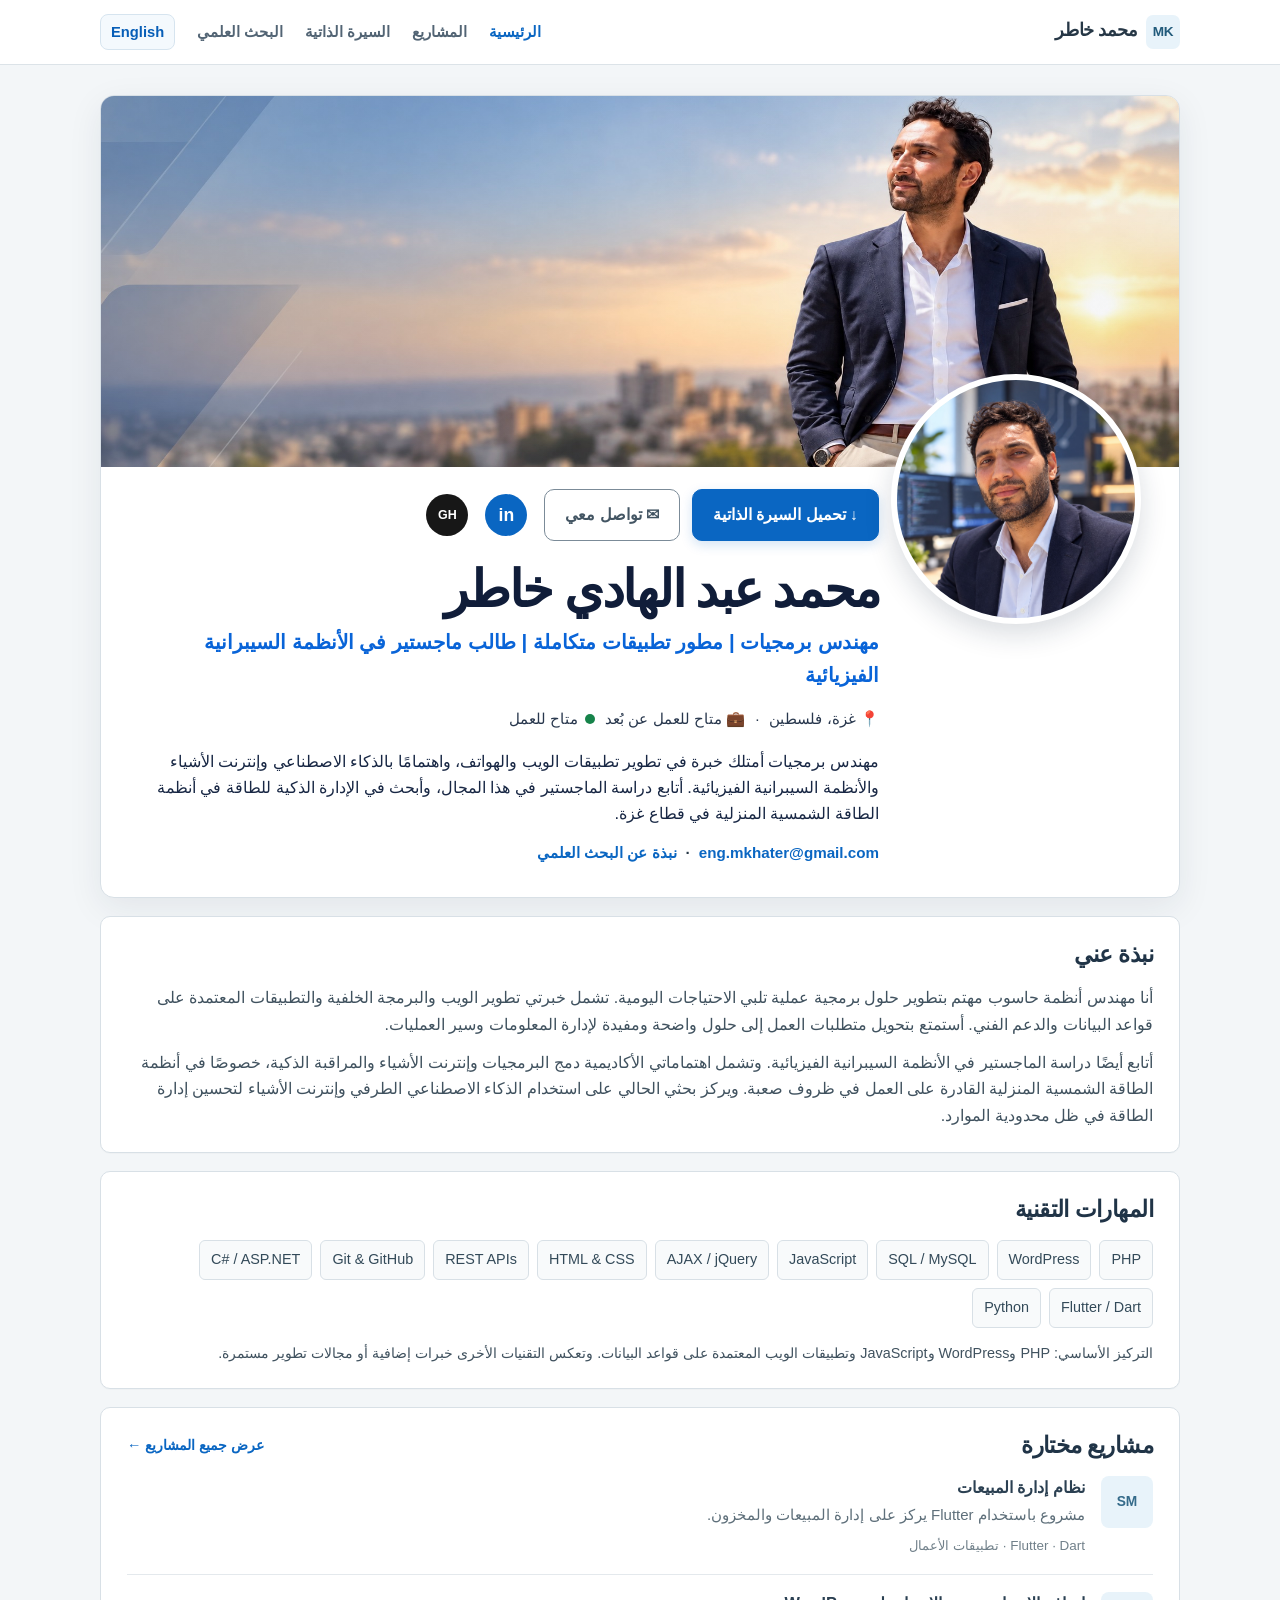
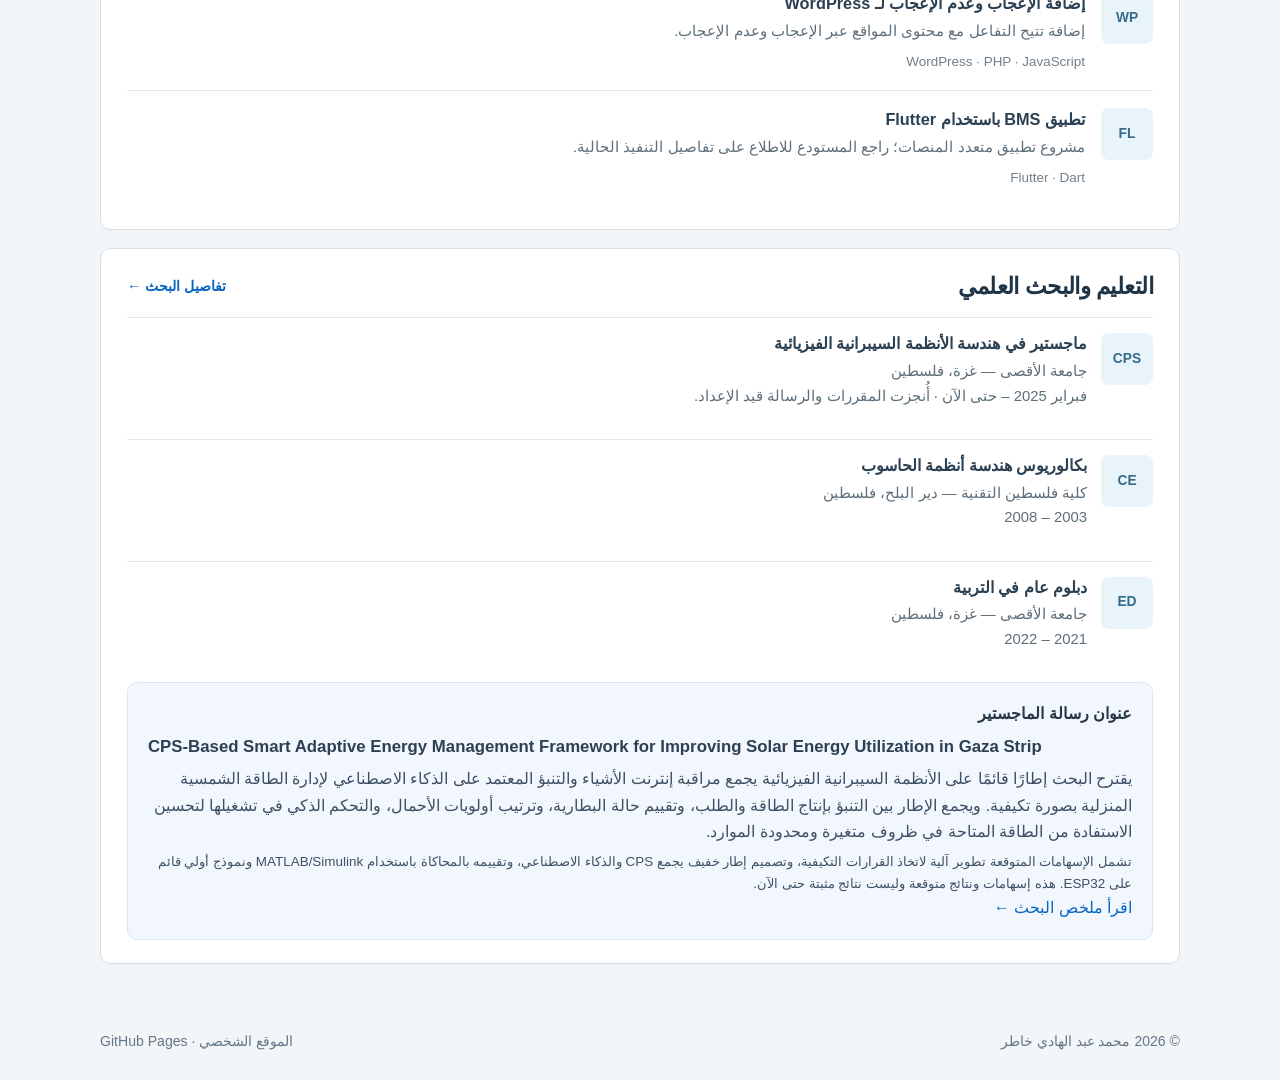
==== index-ar.html @ b475e03c "Link Arabic homepage to Arabic sections" ====
<!doctype html>
<html lang="ar" dir="rtl">
<head>
<meta charset="utf-8">
<meta name="viewport" content="width=device-width, initial-scale=1">
<meta name="description" content="محمد عبد الهادي خاطر — مهندس أنظمة حاسوب ومطور برمجيات، مهتم بالأنظمة السيبرانية الفيزيائية وإنترنت الأشياء والذكاء الاصطناعي الطرفي.">
<meta name="author" content="Mohammed Abdelhadi Khater">
<meta name="theme-color" content="#f3f6f8">
<title>محمد عبد الهادي خاطر | البرمجيات والأنظمة السيبرانية الفيزيائية</title>
<link rel="stylesheet" href="style.css">
</head>
<body class="profile-home arabic-home" dir="rtl">
<header class="site-header"><div class="wrap nav">
<a class="brand" href="index-ar.html"><span class="brand-mark">MK</span>محمد خاطر</a>
<nav class="nav-links" aria-label="التنقل الرئيسي"><a class="active" href="index-ar.html">الرئيسية</a><a href="projects-ar.html">المشاريع</a><a href="resume-ar.html">السيرة الذاتية</a><a href="research-ar.html">البحث العلمي</a><a class="language-switch" href="index.html" onclick="localStorage.setItem('site-language','en')">English</a></nav>
</div></header>
<main class="profile-layout wrap">
<div class="profile-main">
<section class="profile-card identity-card">
<div class="cover-photo" role="img" aria-label="صورة الغلاف المهنية"></div>
<div class="identity-content">
<img class="profile-photo" src="assets/MohammedKhater_profile-photo.jpg" alt="الصورة الشخصية لمحمد خاطر">
<div class="identity-actions"><a class="btn primary" href="https://github.com/makhater/cv/raw/main/Mohammed_Khater_CV.pdf" target="_blank" rel="noopener noreferrer">↓ تحميل السيرة الذاتية</a><a class="btn" href="mailto:eng.mkhater@gmail.com">✉ تواصل معي</a><a class="social-link" href="https://linkedin.com/in/makhater/" target="_blank" rel="noopener noreferrer" aria-label="LinkedIn">in</a><a class="social-link github-social" href="https://github.com/makhater" target="_blank" rel="noopener noreferrer" aria-label="GitHub">GH</a></div>
<h1>محمد عبد الهادي خاطر</h1>
<p class="profile-headline">مهندس برمجيات | مطور تطبيقات متكاملة | طالب ماجستير في الأنظمة السيبرانية الفيزيائية</p>
<p class="profile-location">📍 غزة، فلسطين <span>·</span> 💼 متاح للعمل عن بُعد <span class="availability"><i></i> متاح للعمل</span></p>
<p class="identity-summary">مهندس برمجيات أمتلك خبرة في تطوير تطبيقات الويب والهواتف، واهتمامًا بالذكاء الاصطناعي وإنترنت الأشياء والأنظمة السيبرانية الفيزيائية. أتابع دراسة الماجستير في هذا المجال، وأبحث في الإدارة الذكية للطاقة في أنظمة الطاقة الشمسية المنزلية في قطاع غزة.</p>
<div class="profile-links"><a href="mailto:eng.mkhater@gmail.com">eng.mkhater@gmail.com</a><span>·</span><a href="research-ar.html">نبذة عن البحث العلمي</a></div>
</div></section>
<section class="profile-card content-card" id="about"><div class="card-title"><h2>نبذة عني</h2></div><p>أنا مهندس أنظمة حاسوب مهتم بتطوير حلول برمجية عملية تلبي الاحتياجات اليومية. تشمل خبرتي تطوير الويب والبرمجة الخلفية والتطبيقات المعتمدة على قواعد البيانات والدعم الفني. أستمتع بتحويل متطلبات العمل إلى حلول واضحة ومفيدة لإدارة المعلومات وسير العمليات.</p><p>أتابع أيضًا دراسة الماجستير في الأنظمة السيبرانية الفيزيائية. وتشمل اهتماماتي الأكاديمية دمج البرمجيات وإنترنت الأشياء والمراقبة الذكية، خصوصًا في أنظمة الطاقة الشمسية المنزلية القادرة على العمل في ظروف صعبة. ويركز بحثي الحالي على استخدام الذكاء الاصطناعي الطرفي وإنترنت الأشياء لتحسين إدارة الطاقة في ظل محدودية الموارد.</p></section>
<section class="profile-card content-card" id="skills"><div class="card-title"><h2>المهارات التقنية</h2></div><div class="profile-skills"><span>PHP</span><span>WordPress</span><span>SQL / MySQL</span><span>JavaScript</span><span>AJAX / jQuery</span><span>HTML & CSS</span><span>REST APIs</span><span>Git & GitHub</span><span>C# / ASP.NET</span><span>Flutter / Dart</span><span>Python</span></div><p class="small">التركيز الأساسي: PHP وWordPress وJavaScript وتطبيقات الويب المعتمدة على قواعد البيانات. وتعكس التقنيات الأخرى خبرات إضافية أو مجالات تطوير مستمرة.</p></section>
<section class="profile-card content-card"><div class="card-title"><h2>مشاريع مختارة</h2><a href="projects-ar.html">عرض جميع المشاريع ←</a></div>
<a class="project-row" href="https://github.com/makhater/sales_management_system" target="_blank" rel="noopener noreferrer"><div class="project-icon">SM</div><div><h3>نظام إدارة المبيعات</h3><p>مشروع باستخدام Flutter يركز على إدارة المبيعات والمخزون.</p><span class="project-meta">Flutter · Dart · تطبيقات الأعمال</span></div></a>
<a class="project-row" href="https://github.com/makhater/post-liking-plugin-wp" target="_blank" rel="noopener noreferrer"><div class="project-icon">WP</div><div><h3>إضافة الإعجاب وعدم الإعجاب لـ WordPress</h3><p>إضافة تتيح التفاعل مع محتوى المواقع عبر الإعجاب وعدم الإعجاب.</p><span class="project-meta">WordPress · PHP · JavaScript</span></div></a>
<a class="project-row" href="https://github.com/makhater/BMS_Flutter_app" target="_blank" rel="noopener noreferrer"><div class="project-icon">FL</div><div><h3>تطبيق BMS باستخدام Flutter</h3><p>مشروع تطبيق متعدد المنصات؛ راجع المستودع للاطلاع على تفاصيل التنفيذ الحالية.</p><span class="project-meta">Flutter · Dart</span></div></a>
</section>
<section class="profile-card content-card" id="education"><div class="card-title"><h2>التعليم والبحث العلمي</h2><a href="research-ar.html">تفاصيل البحث ←</a></div>
<div class="education-row"><div class="education-icon">CPS</div><div><h3>ماجستير في هندسة الأنظمة السيبرانية الفيزيائية</h3><p>جامعة الأقصى — غزة، فلسطين</p><p class="project-meta">فبراير 2025 – حتى الآن · أُنجزت المقررات والرسالة قيد الإعداد.</p></div></div>
<div class="education-row"><div class="education-icon">CE</div><div><h3>بكالوريوس هندسة أنظمة الحاسوب</h3><p>كلية فلسطين التقنية — دير البلح، فلسطين</p><p class="project-meta">2003 – 2008</p></div></div>
<div class="education-row"><div class="education-icon">ED</div><div><h3>دبلوم عام في التربية</h3><p>جامعة الأقصى — غزة، فلسطين</p><p class="project-meta">2021 – 2022</p></div></div>
<div class="research-note"><strong>عنوان رسالة الماجستير</strong><h3 lang="en" dir="ltr">CPS-Based Smart Adaptive Energy Management Framework for Improving Solar Energy Utilization in Gaza Strip</h3><p>يقترح البحث إطارًا قائمًا على الأنظمة السيبرانية الفيزيائية يجمع مراقبة إنترنت الأشياء والتنبؤ المعتمد على الذكاء الاصطناعي لإدارة الطاقة الشمسية المنزلية بصورة تكيفية. ويجمع الإطار بين التنبؤ بإنتاج الطاقة والطلب، وتقييم حالة البطارية، وترتيب أولويات الأحمال، والتحكم الذكي في تشغيلها لتحسين الاستفادة من الطاقة المتاحة في ظروف متغيرة ومحدودة الموارد.</p><p class="project-meta">تشمل الإسهامات المتوقعة تطوير آلية لاتخاذ القرارات التكيفية، وتصميم إطار خفيف يجمع CPS والذكاء الاصطناعي، وتقييمه بالمحاكاة باستخدام MATLAB/Simulink ونموذج أولي قائم على ESP32. هذه إسهامات ونتائج متوقعة وليست نتائج مثبتة حتى الآن.</p><a href="research-ar.html">اقرأ ملخص البحث ←</a></div></section>
</div></main>
<footer class="footer"><div class="wrap footer-inner"><span>© <span id="year">2026</span> محمد عبد الهادي خاطر</span><span>الموقع الشخصي · GitHub Pages</span></div></footer>
<script>document.getElementById('year').textContent=new Date().getFullYear();</script>
</body></html>
---- style.css ----
/* Shared theme: clean, restrained sky blue, white, and soft gray. */
:root{--sky:#e7f3fa;--blue:#70b5dc;--blue-dark:#0a66c2;--ink:#263746;--muted:#647789;--paper:#f3f6f8;--white:#fff;--soft:#f7fafc;--line:#dce3e8;--shadow:0 1px 2px rgba(0,0,0,.05);--radius:12px}
*{box-sizing:border-box}html{scroll-behavior:smooth;scroll-padding-top:90px}body{margin:0;background:var(--paper);color:var(--ink);font:16px/1.65 -apple-system,BlinkMacSystemFont,"Segoe UI",Roboto,Helvetica,Arial,sans-serif}a{color:var(--blue-dark);text-decoration:none}a:hover{text-decoration:underline;color:#004182}.wrap{width:min(1080px,calc(100% - 40px));margin:auto}.site-header{position:sticky;top:0;z-index:10;background:rgba(255,255,255,.97);border-bottom:1px solid var(--line)}.nav{min-height:64px;display:flex;align-items:center;justify-content:space-between;gap:22px}.brand{font-weight:750;font-size:1.1rem;color:var(--ink);letter-spacing:-.02em}.brand-mark{display:inline-grid;place-items:center;background:#e8f3fa;color:#225b7b;border-radius:7px;width:34px;height:34px;margin-right:8px;font-size:.85rem}.nav-links{display:flex;align-items:center;gap:22px;flex-wrap:wrap}.nav-links a{font-size:.92rem;color:#526474;font-weight:600}.nav-links a.active,.nav-links a:hover{color:var(--blue-dark);text-decoration:none}
.hero{padding:88px 0 82px;background:linear-gradient(120deg,#f3faff 0%,#fff 68%);border-bottom:1px solid var(--line)}.eyebrow,.kicker{font-size:.78rem;font-weight:800;letter-spacing:.12em;text-transform:uppercase;color:var(--blue-dark)}h1{font-size:clamp(2.6rem,6vw,4.5rem);line-height:1.08;letter-spacing:-.055em;margin:17px 0 20px;color:#203447}h1 span{color:var(--blue-dark)}h2{font-size:clamp(1.5rem,3vw,2rem);line-height:1.25;letter-spacing:-.025em;margin:0 0 12px;color:#203447}h3{line-height:1.35;color:#2b4052;margin:0 0 7px}.lead{max-width:760px;font-size:1.15rem;color:#5d7182;margin:0}.intro{max-width:760px;color:var(--muted);margin:0 0 26px}.actions{display:flex;gap:10px;flex-wrap:wrap;margin-top:24px}.btn{display:inline-flex;align-items:center;justify-content:center;gap:8px;padding:9px 15px;border-radius:22px;border:1px solid #7b8b98;background:#fff;color:#435563;font-weight:650;font-size:.94rem}.btn:hover{background:#edf6fb;border-color:var(--blue-dark);text-decoration:none}.btn.primary{background:var(--blue-dark);border-color:var(--blue-dark);color:#fff}.btn.primary:hover{background:#004182}.note{font-size:.85rem;color:var(--muted);margin-top:12px}.section{padding:64px 0;border-bottom:1px solid var(--line)}.section-head{margin-bottom:26px}.grid{display:grid;grid-template-columns:repeat(2,minmax(0,1fr));gap:18px}.card{padding:24px;border:1px solid var(--line);border-radius:var(--radius);background:#fff;box-shadow:var(--shadow)}.card.soft{background:#f8fbfd}.card p{margin:0;color:var(--muted)}.tags,.skills{display:flex;gap:8px;flex-wrap:wrap;margin-top:16px}.tag,.skill{display:inline-block;padding:5px 10px;border-radius:999px;background:#f0f8fd;border:1px solid #d5eaf7;color:#3b6e8d;font-size:.84rem}.skill{padding:8px 12px;border-radius:9px;font-weight:600}.card-link{display:inline-flex;margin-top:16px;font-weight:700}.timeline{border-left:2px solid #d7e9f5;padding-left:22px;display:grid;gap:24px}.timeline-item{position:relative}.timeline-item:before{content:"";position:absolute;left:-29px;top:9px;width:11px;height:11px;background:var(--blue);border:3px solid #e5f4fd;border-radius:50%}.timeline-item p{margin:4px 0 0;color:var(--muted)}.callout{background:#f2f9fe;border:1px solid #d5eaf7;border-radius:var(--radius);padding:24px}.contact-panel{display:flex;align-items:center;justify-content:space-between;gap:24px;padding:28px;background:#f7fafc;border:1px solid var(--line);border-radius:var(--radius)}.contact-panel p{margin:0;color:var(--muted)}.page-hero{padding:54px 0;background:linear-gradient(120deg,#f3faff,#fff);border-bottom:1px solid var(--line)}.page-hero h1{font-size:clamp(2.2rem,5vw,3.4rem);margin:10px 0}.small{font-size:.9rem;color:var(--muted)}.footer{padding:26px 0;color:var(--muted);font-size:.88rem}.footer-inner{display:flex;justify-content:space-between;gap:14px;flex-wrap:wrap}
/* LinkedIn-inspired personal profile layout */
.profile-home{background:#f3f6f8}.profile-layout{display:grid;grid-template-columns:minmax(0, min(730px, 1fr)) 280px;gap:20px;align-items:start;padding-top:24px;padding-bottom:40px}.profile-main,.profile-aside{display:grid;gap:12px;min-width:0}.profile-card{background:#fff;border:1px solid #d8e0e6;border-radius:10px;overflow:hidden;box-shadow:0 1px 1px rgba(0,0,0,.025)}.cover-photo{height:180px;position:relative;overflow:hidden;background:linear-gradient(115deg,#dcecf5 0%,#c9e2f1 48%,#eaf3f8 100%)}.cover-photo:after{content:"";position:absolute;inset:0;background:linear-gradient(135deg,transparent 0 45%,rgba(255,255,255,.42) 45% 46%,transparent 46% 66%,rgba(67,132,168,.08) 66% 100%)}.cover-line{position:absolute;border:1px solid rgba(49,113,151,.18);border-radius:50%;transform:rotate(-18deg)}.cover-line-one{width:520px;height:240px;right:-100px;top:-130px}.cover-line-two{width:440px;height:220px;right:20px;top:70px}.identity-content{padding:0 26px 24px;position:relative}.profile-photo{display:block;width:230px;height:230px;border-radius:50%;object-fit:contain;object-position:center top;border:7px solid #fff;outline:2px solid #d8e0e6;margin-top:-120px;position:relative;background:#e7f3fa;box-shadow:0 2px 5px rgba(0,0,0,.14)}.identity-actions{display:flex;gap:9px;justify-content:flex-end;margin-top:12px;flex-wrap:wrap}.identity-content h1{font-size:clamp(1.8rem,4vw,2.25rem);line-height:1.2;letter-spacing:-.035em;margin:12px 0 7px;color:#1d2b34}.profile-headline{font-size:1.04rem;color:#354957;margin:0;max-width:650px}.profile-location{font-size:.9rem;color:#667782;margin:7px 0 16px}.identity-summary{color:#465966;margin:0 0 14px;max-width:670px}.profile-links{display:flex;align-items:center;gap:9px;flex-wrap:wrap;font-size:.91rem;font-weight:600}.content-card{padding:23px 26px}.card-title{display:flex;align-items:center;justify-content:space-between;gap:12px;margin-bottom:16px}.card-title h2{font-size:1.45rem;margin:0}.card-title>a{font-size:.9rem;font-weight:650}.content-card>p{color:#40525f;margin:0 0 12px}.content-card>p:last-child{margin-bottom:0}.profile-skills{display:flex;gap:8px;flex-wrap:wrap}.profile-skills span{display:inline-block;padding:7px 11px;border:1px solid #d8e0e6;border-radius:6px;background:#f8fafb;color:#334a59;font-size:.9rem}.content-card .small{margin-top:14px}.project-row{display:grid;grid-template-columns:54px minmax(0,1fr);gap:14px;padding:17px 0;border-top:1px solid #e4e9ed;color:inherit}.project-row:first-of-type{border-top:0;padding-top:0}.project-row:hover{text-decoration:none}.project-row:hover h3{color:var(--blue-dark);text-decoration:underline}.project-icon,.education-icon{width:52px;height:52px;border-radius:8px;background:#e8f3fa;color:#356b8a;display:grid;place-items:center;font-weight:800;font-size:.86rem}.project-row h3{margin:0 0 5px;font-size:1.02rem}.project-row p{margin:0;color:#5e6f7a;font-size:.94rem}.project-meta{display:block;margin-top:7px;color:#71808a;font-size:.84rem}.education-row{display:grid;grid-template-columns:52px minmax(0,1fr);gap:14px;padding:15px 0;border-top:1px solid #e4e9ed}.education-row:first-of-type{border-top:0;padding-top:0}.education-row h3{font-size:1rem;margin:0 0 4px}.education-row p{margin:0;color:#5e6f7a;font-size:.93rem}.research-note{background:#f7fafc;border:1px solid #e1e8ed;border-radius:8px;padding:15px;margin-top:10px}.research-note p{color:#5e6f7a;margin:5px 0 0}.side-card{padding:19px 20px}.side-card h2{font-size:1.15rem;margin-bottom:13px}.side-card p{margin:8px 0;color:#526571;font-size:.92rem}.side-card .side-label{font-size:.78rem;text-transform:uppercase;letter-spacing:.06em;font-weight:750;color:#7a8993;margin-top:15px}.side-card .btn{margin-top:5px}.profile-home .footer{background:#f3f6f8}.profile-home .footer-inner{max-width:1080px}
@media(max-width:850px){.profile-layout{grid-template-columns:minmax(0,1fr)}.profile-aside{grid-template-columns:repeat(2,minmax(0,1fr))}.profile-aside .side-card:last-child{grid-column:1/-1}}@media(max-width:620px){.wrap{width:min(100% - 24px,1080px)}.nav{align-items:flex-start;flex-direction:column;padding:10px 0}.nav-links{gap:14px}.profile-layout{padding-top:12px;gap:10px}.profile-aside{grid-template-columns:1fr}.profile-aside .side-card:last-child{grid-column:auto}.cover-photo{height:130px}.identity-content{padding:0 18px 20px}.profile-photo{width:180px;height:180px;margin-top:-92px}.identity-actions{justify-content:flex-start;margin-top:12px}.content-card{padding:19px}.card-title{align-items:flex-start;flex-direction:column}.project-row{grid-template-columns:44px minmax(0,1fr);gap:11px}.project-icon,.education-icon{width:44px;height:44px}}


/* Homepage hero refresh: panoramic banner and overlapping portrait */
.profile-home .profile-layout{display:block;width:min(1080px,calc(100% - 40px));padding-top:30px}
.profile-home .profile-main{display:block}
.profile-home .identity-card{overflow:hidden;border-radius:14px;box-shadow:0 10px 34px rgba(22,42,70,.08)}
.profile-home .cover-photo{height:clamp(230px,29vw,390px);background-color:#b9d3e8;background-image:url("assets/MohammedKhater_profile-banner.jpg");background-size:cover;background-position:center 43%;position:relative}
.profile-home .cover-photo:after{content:"";position:absolute;inset:0;background:linear-gradient(90deg,rgba(14,38,75,.12),transparent 48%,rgba(15,30,53,.04))}
.profile-home .identity-content{padding:0 38px 32px 300px;min-height:255px;position:relative}
.profile-home .profile-photo{width:250px;height:250px;object-fit:cover;object-position:center 25%;position:absolute;left:38px;top:-115px;margin:0;border:6px solid #fff;outline:0;box-shadow:0 10px 28px rgba(16,35,60,.16);background:#e7f3fa}
.profile-home .identity-actions{justify-content:flex-start;align-items:center;margin:22px 0 0;gap:12px}
.profile-home .identity-actions .btn{border-radius:10px;padding:12px 20px;font-size:.98rem}
.profile-home .identity-actions .btn.primary{box-shadow:0 4px 12px rgba(10,102,194,.18)}
.profile-home .identity-content h1{font-size:clamp(2rem,4vw,3.2rem);margin:18px 0 4px;color:#101d39;letter-spacing:-.045em}
.profile-home .profile-headline{font-size:clamp(1rem,1.6vw,1.35rem);font-weight:700;color:#0964d8;max-width:none}
.profile-home .profile-location{display:flex;gap:10px;align-items:center;flex-wrap:wrap;color:#28374d;margin:14px 0 18px;font-size:.96rem}
.profile-home .availability{display:inline-flex;align-items:center;gap:7px}
.profile-home .availability i{width:10px;height:10px;border-radius:50%;background:#16834a;display:inline-block}
.profile-home .identity-summary{max-width:900px;font-size:1.03rem;color:#182744;line-height:1.55}
.profile-home .profile-links{font-size:.95rem}
.profile-home .social-link{display:inline-grid;place-items:center;width:42px;height:42px;border-radius:50%;background:#0a66c2;color:#fff;font-weight:800;font-size:1.1rem;margin-left:5px}
.profile-home .social-link.github-social{background:#171717;font-size:.78rem}
.profile-home .profile-aside{display:none}
.profile-home .content-card{margin-top:18px}
.profile-home .education-row{display:flex;gap:14px;align-items:flex-start;margin:16px 0}
.profile-home .research-note{margin-top:16px;padding:18px 20px;background:#f2f7fd;border:1px solid #d9e8f8;border-radius:10px}
.profile-home .research-note h3{font-size:1.05rem;margin:8px 0}
.profile-home .research-note p{color:#3e5065}
@media(max-width:760px){
 .profile-home .profile-layout{width:min(1080px,calc(100% - 40px));padding-top:14px}
 .profile-home .cover-photo{height:220px;background-position:62% center}
 .profile-home .identity-content{padding:0 20px 24px;min-height:0}
 .profile-home .profile-photo{width:142px;height:142px;top:-76px;left:20px;border-width:4px}
 .profile-home .identity-actions{margin-top:20px;justify-content:flex-start}
 .profile-home .identity-actions .btn{padding:10px 13px;font-size:.88rem}
 .profile-home .identity-content h1{font-size:clamp(1.7rem,7vw,2.3rem);margin-top:18px}
 .profile-home .profile-headline{font-size:1rem}
 .profile-home .profile-location{font-size:.88rem;gap:7px}
 .profile-home .identity-summary{font-size:.96rem}
 .profile-home .social-link{width:36px;height:36px}
}
@media(max-width:420px){
 .profile-home .cover-photo{height:190px}
 .profile-home .profile-photo{width:118px;height:118px;top:-62px}
 .profile-home .identity-actions{gap:8px}
 .profile-home .identity-actions .btn{padding:9px 10px}
 .profile-home .identity-content h1{font-size:1.65rem}
}


/* Arabic homepage: right-to-left layout while preserving the shared visual identity */
.arabic-home{direction:rtl;text-align:right;font-family:Tahoma,"Segoe UI",Arial,sans-serif}
.arabic-home .nav{direction:rtl}
.arabic-home .brand-mark{margin-right:0;margin-left:8px}
.arabic-home .profile-layout{direction:rtl}
.arabic-home .identity-content{padding:0 300px 32px 38px}
.arabic-home .profile-photo{left:auto;right:38px}
.arabic-home .identity-actions{justify-content:flex-start}
.arabic-home .profile-location{direction:rtl}
.arabic-home .profile-location .availability{direction:rtl}
.arabic-home .social-link{margin-left:0;margin-right:5px}
.arabic-home .education-row{direction:rtl}
.arabic-home .research-note h3[dir="ltr"]{text-align:left}
.arabic-home .project-row{direction:rtl;text-align:right}
.arabic-home .footer-inner{direction:rtl}
.arabic-home .language-switch{border:1px solid #d6e4ef;border-radius:8px;padding:5px 10px;background:#f4f9fd;color:#075eb7}
@media(max-width:760px){
 .arabic-home .identity-content{padding:0 20px 24px}
 .arabic-home .profile-photo{left:auto;right:20px}
 .arabic-home .identity-actions{justify-content:flex-start}
}
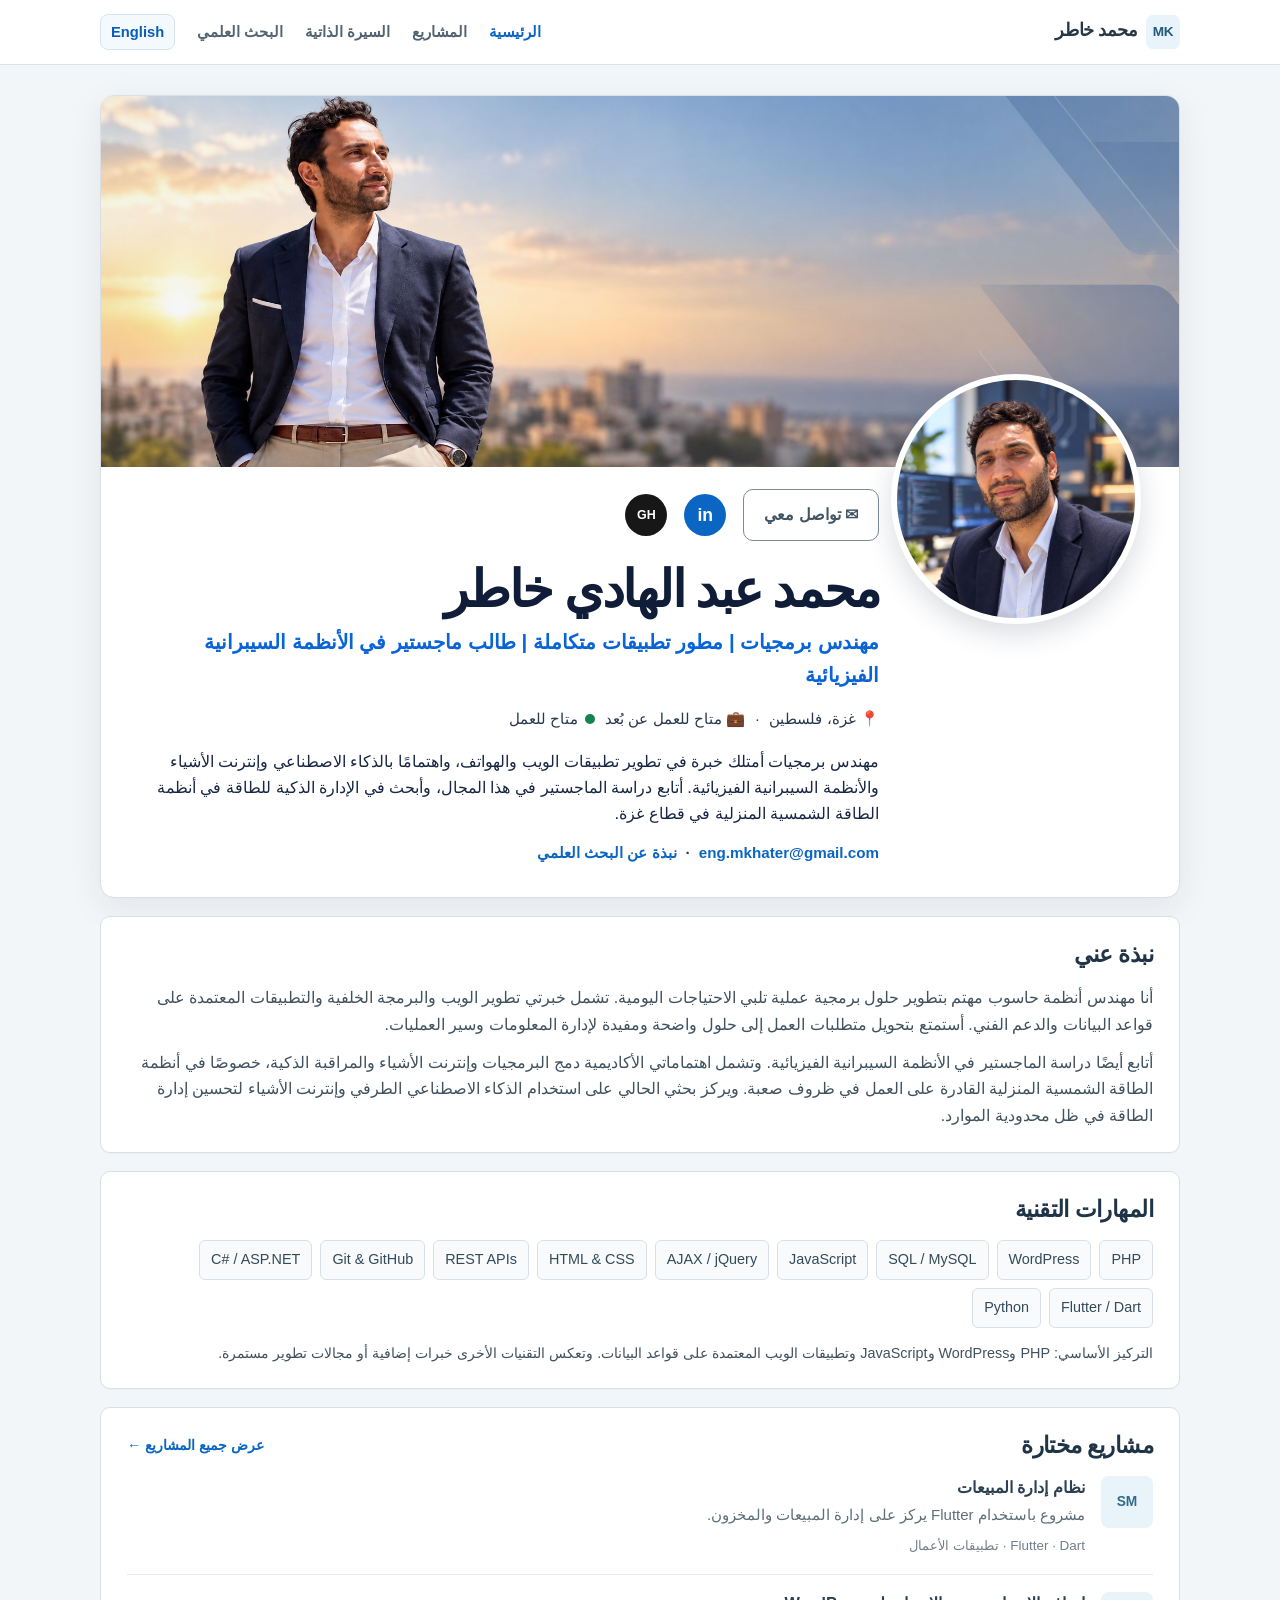
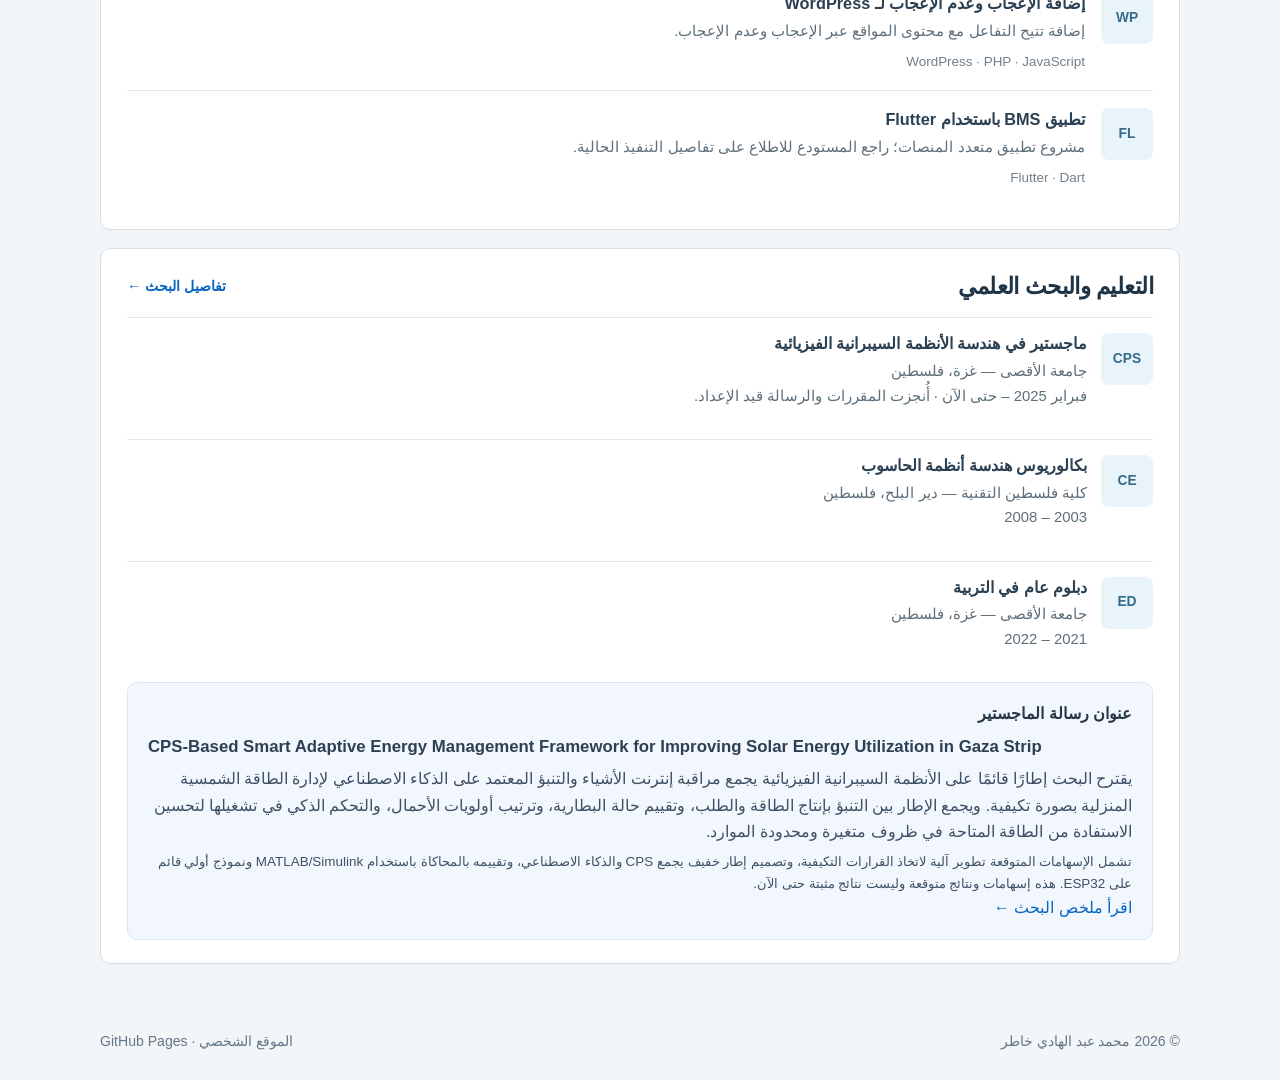
==== commit 4bea7e59: "Remove CV download button beside profile photo" ====
--- a/index-ar.html
+++ b/index-ar.html
@@ -20,7 +20,7 @@
 <div class="cover-photo" role="img" aria-label="صورة الغلاف المهنية"></div>
 <div class="identity-content">
 <img class="profile-photo" src="assets/MohammedKhater_profile-photo.jpg" alt="الصورة الشخصية لمحمد خاطر">
-<div class="identity-actions"><a class="btn primary" href="https://github.com/makhater/cv/raw/main/Mohammed_Khater_CV.pdf" target="_blank" rel="noopener noreferrer">↓ تحميل السيرة الذاتية</a><a class="btn" href="mailto:eng.mkhater@gmail.com">✉ تواصل معي</a><a class="social-link" href="https://linkedin.com/in/makhater/" target="_blank" rel="noopener noreferrer" aria-label="LinkedIn">in</a><a class="social-link github-social" href="https://github.com/makhater" target="_blank" rel="noopener noreferrer" aria-label="GitHub">GH</a></div>
+<div class="identity-actions"><a class="btn" href="mailto:eng.mkhater@gmail.com">✉ تواصل معي</a><a class="social-link" href="https://linkedin.com/in/makhater/" target="_blank" rel="noopener noreferrer" aria-label="LinkedIn">in</a><a class="social-link github-social" href="https://github.com/makhater" target="_blank" rel="noopener noreferrer" aria-label="GitHub">GH</a></div>
 <h1>محمد عبد الهادي خاطر</h1>
 <p class="profile-headline">مهندس برمجيات | مطور تطبيقات متكاملة | طالب ماجستير في الأنظمة السيبرانية الفيزيائية</p>
 <p class="profile-location">📍 غزة، فلسطين <span>·</span> 💼 متاح للعمل عن بُعد <span class="availability"><i></i> متاح للعمل</span></p>
--- a/style.css
+++ b/style.css
@@ -76,3 +76,23 @@
  .arabic-home .profile-photo{left:auto;right:20px}
  .arabic-home .identity-actions{justify-content:flex-start}
 }
+
+/* Shared RTL layout for translated inner pages */
+.arabic-page{direction:rtl;text-align:right;font-family:Tahoma,"Segoe UI",Arial,sans-serif}
+.arabic-page .nav{direction:rtl}
+.arabic-page .brand-mark{margin-right:0;margin-left:8px}
+.arabic-page .footer-inner{direction:rtl}
+.arabic-page .language-switch,.language-switch{border:1px solid #d6e4ef;border-radius:8px;padding:5px 10px;background:#f4f9fd;color:#075eb7;white-space:nowrap}
+.arabic-page .timeline{border-left:0;border-right:2px solid #d7e9f5;padding-left:0;padding-right:22px}
+.arabic-page .timeline-item:before{left:auto;right:-29px}
+.arabic-page .card-link{margin-inline-start:0}
+.arabic-page ul{padding-inline-start:0;padding-inline-end:1.4rem}
+.arabic-page .callout p[dir="ltr"]{text-align:left}
+@media(max-width:620px){.arabic-page .nav{align-items:flex-start}}
+
+
+/* Arabic mobile refinement: keep the portrait unobstructed and mirror the cover */
+.arabic-home .cover-photo{transform:scaleX(-1)}
+@media(max-width:760px){
+  .arabic-home .identity-actions .btn.primary{display:none}
+}
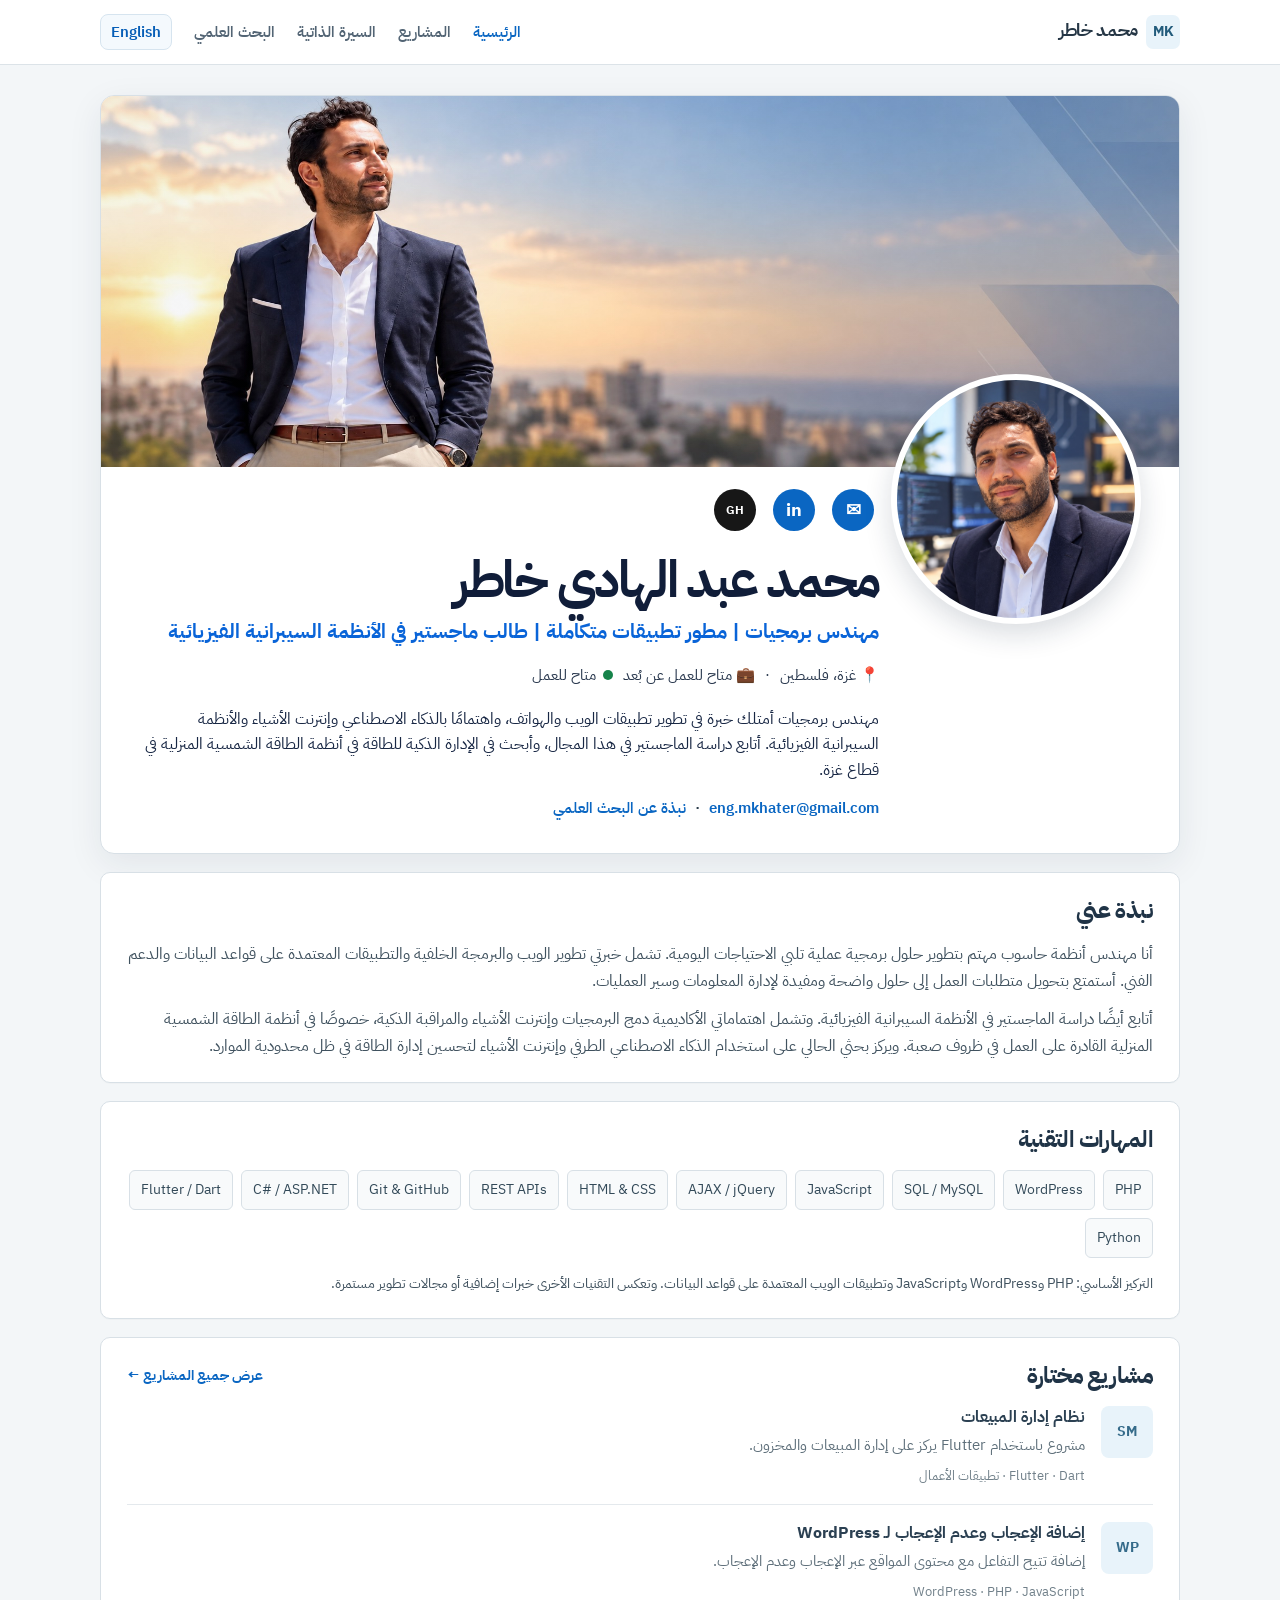
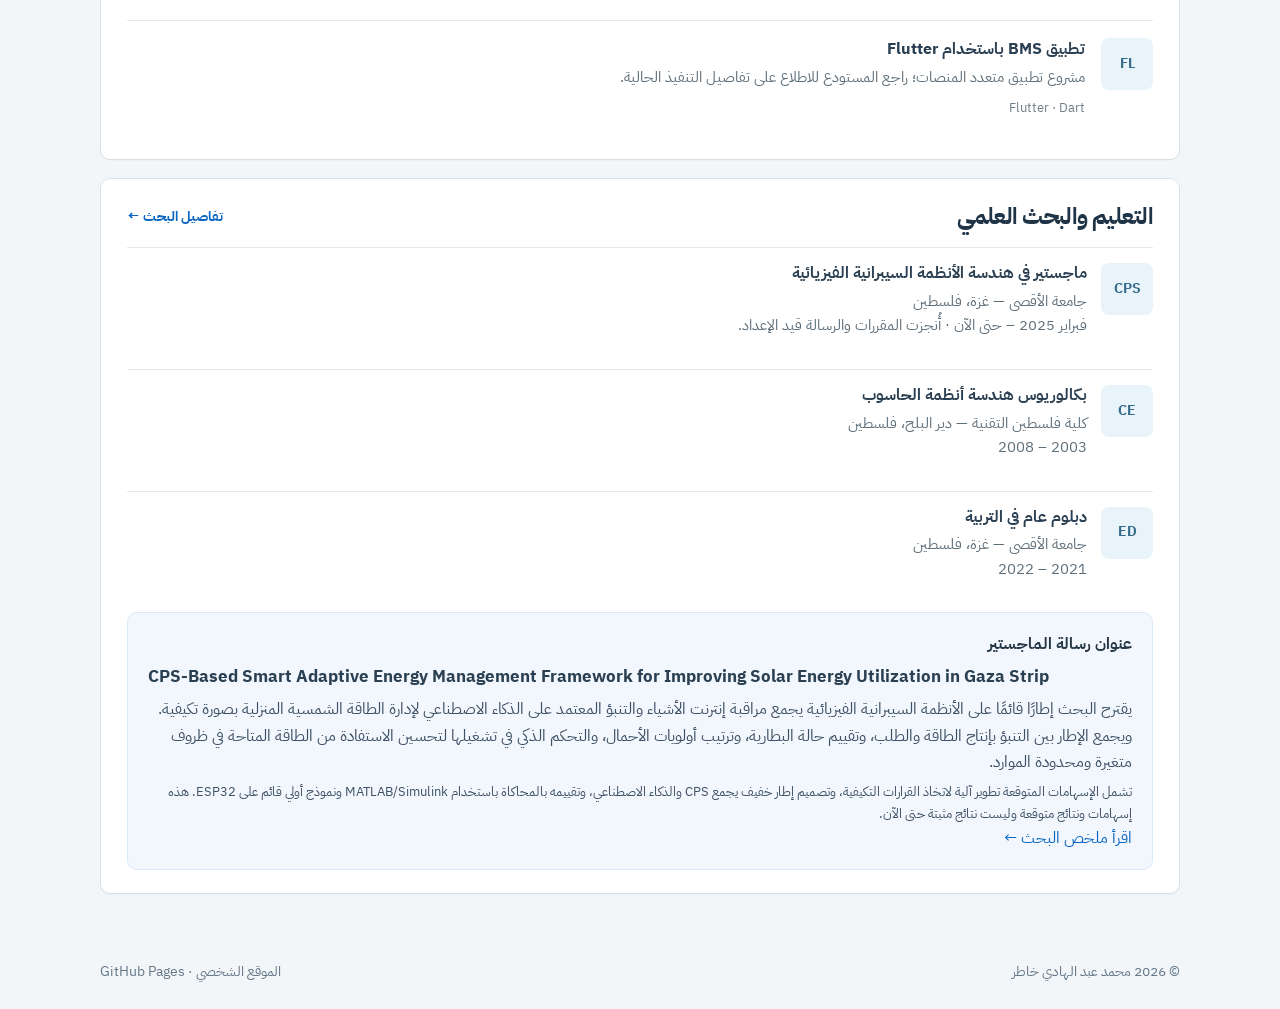
==== commit 576fb0ea: "Replace homepage contact button with email icon" ====
--- a/index-ar.html
+++ b/index-ar.html
@@ -7,6 +7,9 @@
 <meta name="author" content="Mohammed Abdelhadi Khater">
 <meta name="theme-color" content="#f3f6f8">
 <title>محمد عبد الهادي خاطر | البرمجيات والأنظمة السيبرانية الفيزيائية</title>
+<link rel="preconnect" href="https://fonts.googleapis.com">
+<link rel="preconnect" href="https://fonts.gstatic.com" crossorigin>
+<link href="https://fonts.googleapis.com/css2?family=IBM+Plex+Sans+Arabic:wght@400;500;600;700&display=swap" rel="stylesheet">
 <link rel="stylesheet" href="style.css">
 </head>
 <body class="profile-home arabic-home" dir="rtl">
@@ -20,7 +23,7 @@
 <div class="cover-photo" role="img" aria-label="صورة الغلاف المهنية"></div>
 <div class="identity-content">
 <img class="profile-photo" src="assets/MohammedKhater_profile-photo.jpg" alt="الصورة الشخصية لمحمد خاطر">
-<div class="identity-actions"><a class="btn" href="mailto:eng.mkhater@gmail.com">✉ تواصل معي</a><a class="social-link" href="https://linkedin.com/in/makhater/" target="_blank" rel="noopener noreferrer" aria-label="LinkedIn">in</a><a class="social-link github-social" href="https://github.com/makhater" target="_blank" rel="noopener noreferrer" aria-label="GitHub">GH</a></div>
+<div class="identity-actions"><a class="social-link email-social" href="mailto:eng.mkhater@gmail.com" aria-label="Email" title="Email">✉</a><a class="social-link" href="https://linkedin.com/in/makhater/" target="_blank" rel="noopener noreferrer" aria-label="LinkedIn">in</a><a class="social-link github-social" href="https://github.com/makhater" target="_blank" rel="noopener noreferrer" aria-label="GitHub">GH</a></div>
 <h1>محمد عبد الهادي خاطر</h1>
 <p class="profile-headline">مهندس برمجيات | مطور تطبيقات متكاملة | طالب ماجستير في الأنظمة السيبرانية الفيزيائية</p>
 <p class="profile-location">📍 غزة، فلسطين <span>·</span> 💼 متاح للعمل عن بُعد <span class="availability"><i></i> متاح للعمل</span></p>
--- a/style.css
+++ b/style.css
@@ -96,3 +96,7 @@
 @media(max-width:760px){
   .arabic-home .identity-actions .btn.primary{display:none}
 }
+
+
+/* Use IBM Plex Sans Arabic only on Arabic-language pages */
+.arabic-home,.arabic-page{font-family:"IBM Plex Sans Arabic",sans-serif}
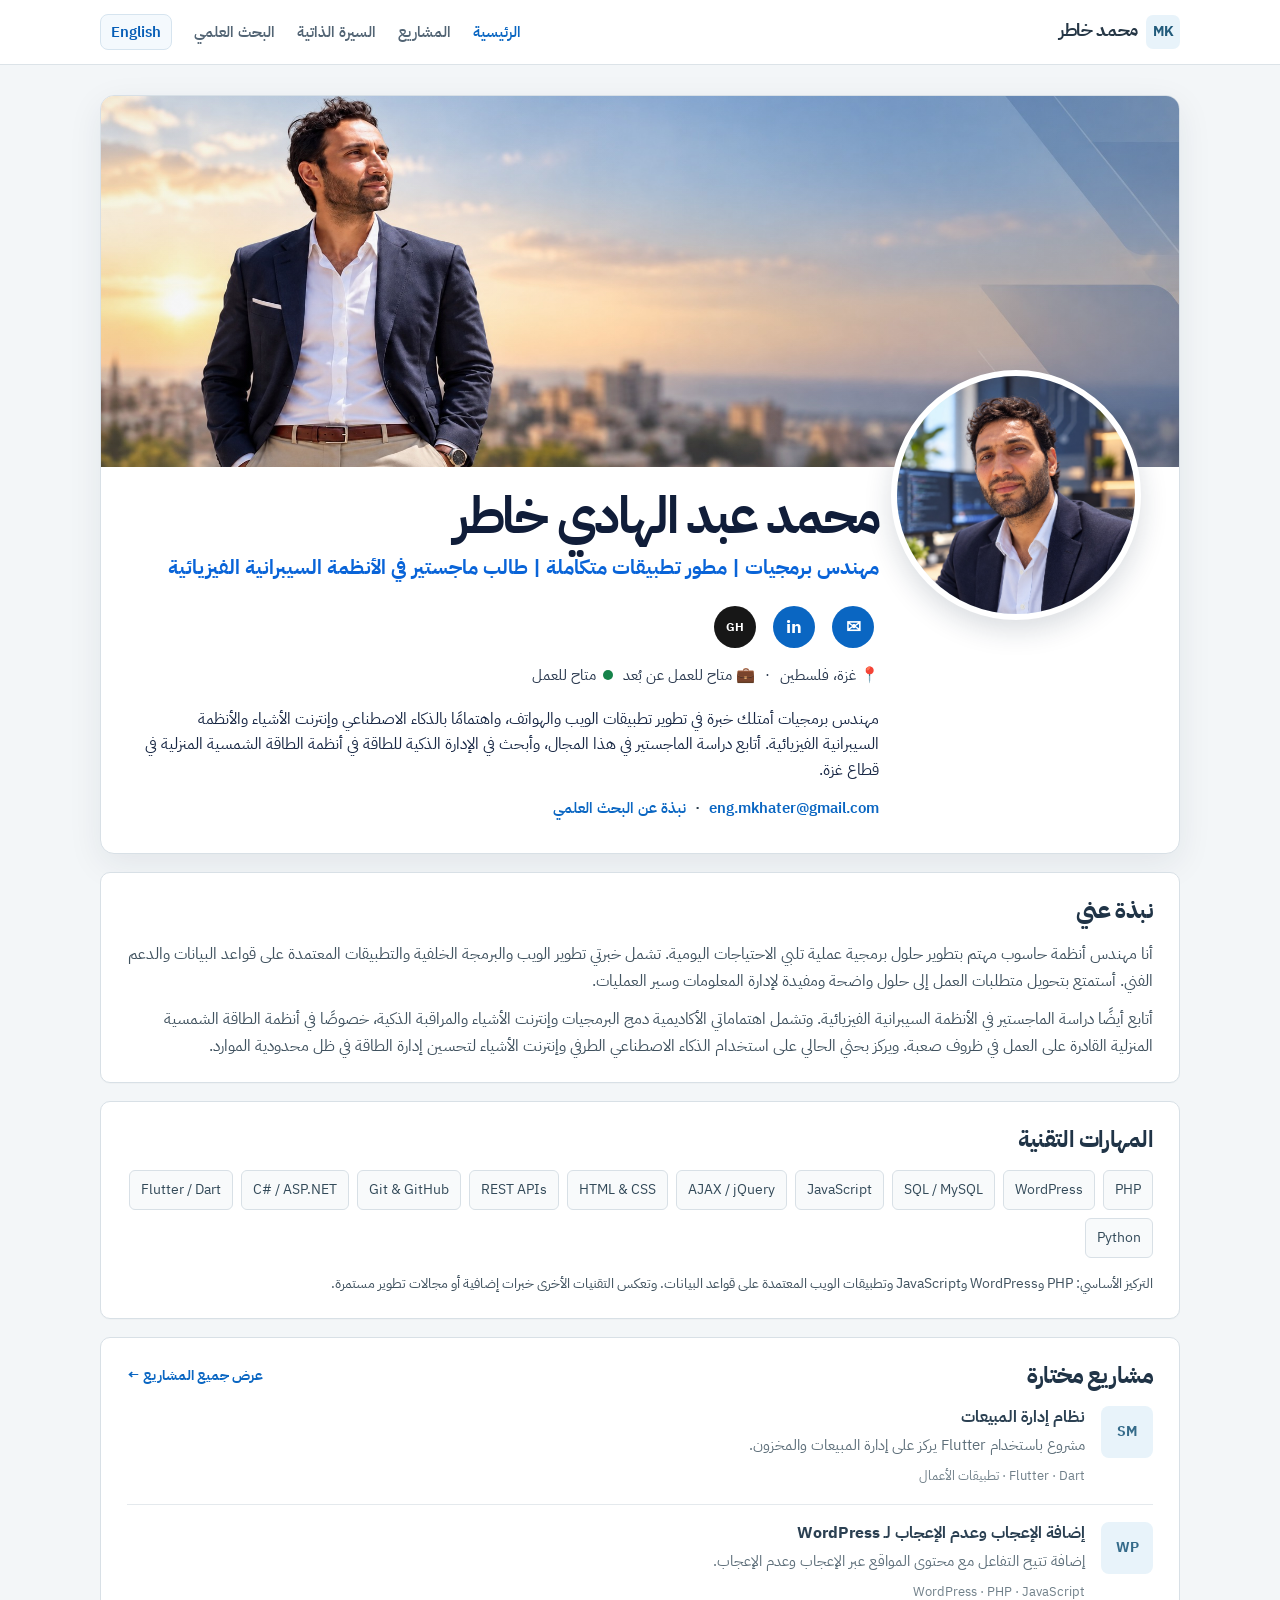
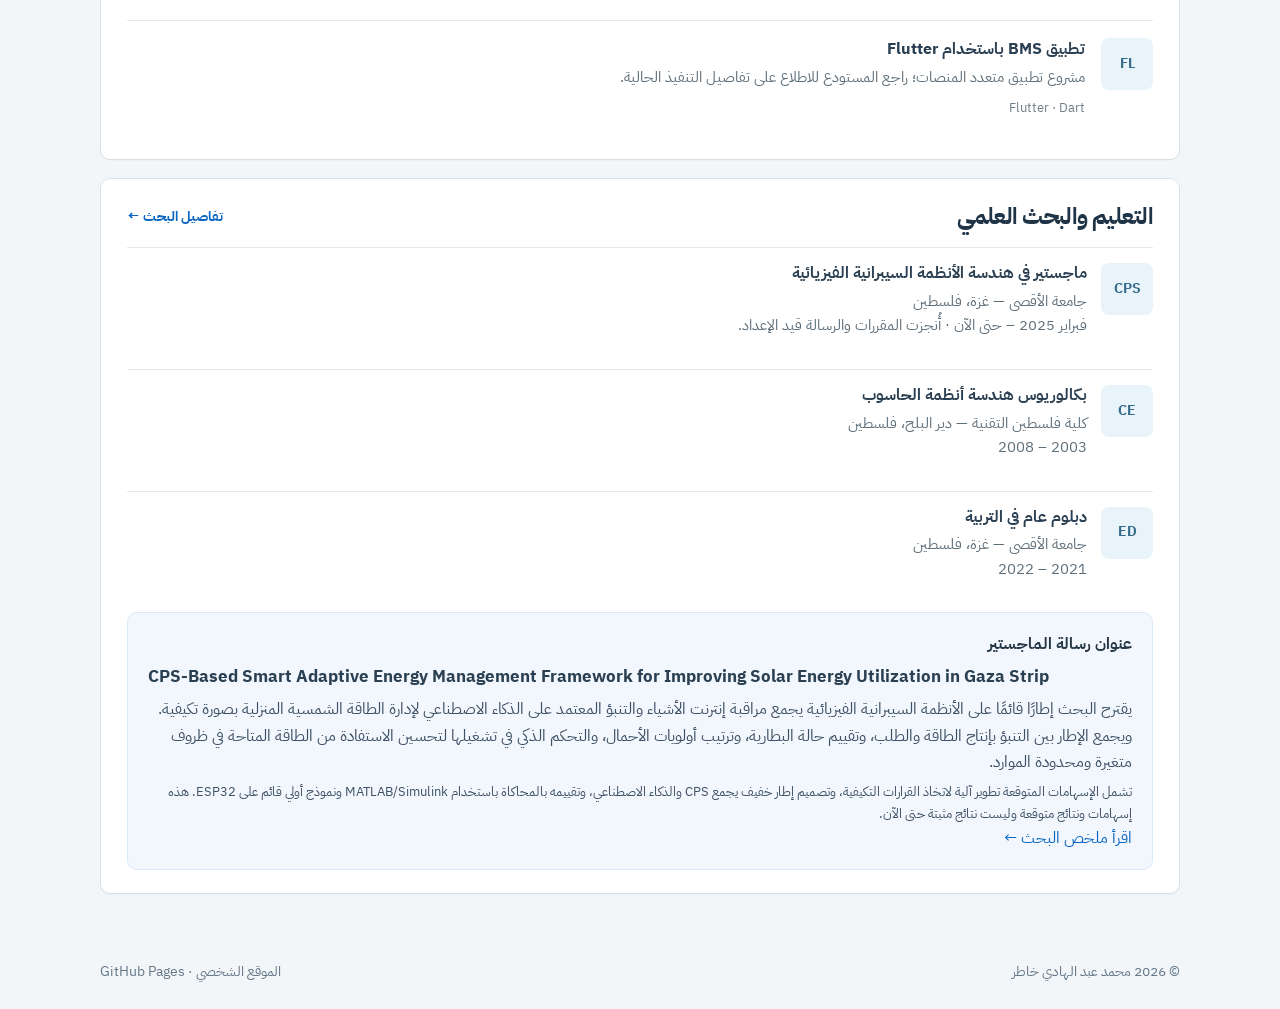
==== commit 715db5c5: "Move social icons beside profile heading" ====
--- a/index-ar.html
+++ b/index-ar.html
@@ -23,9 +23,10 @@
 <div class="cover-photo" role="img" aria-label="صورة الغلاف المهنية"></div>
 <div class="identity-content">
 <img class="profile-photo" src="assets/MohammedKhater_profile-photo.jpg" alt="الصورة الشخصية لمحمد خاطر">
-<div class="identity-actions"><a class="social-link email-social" href="mailto:eng.mkhater@gmail.com" aria-label="Email" title="Email">✉</a><a class="social-link" href="https://linkedin.com/in/makhater/" target="_blank" rel="noopener noreferrer" aria-label="LinkedIn">in</a><a class="social-link github-social" href="https://github.com/makhater" target="_blank" rel="noopener noreferrer" aria-label="GitHub">GH</a></div>
+<div class="profile-title-row"><div class="profile-title-text">
 <h1>محمد عبد الهادي خاطر</h1>
 <p class="profile-headline">مهندس برمجيات | مطور تطبيقات متكاملة | طالب ماجستير في الأنظمة السيبرانية الفيزيائية</p>
+</div><div class="identity-actions"><a class="social-link email-social" href="mailto:eng.mkhater@gmail.com" aria-label="Email" title="Email">✉</a><a class="social-link" href="https://linkedin.com/in/makhater/" target="_blank" rel="noopener noreferrer" aria-label="LinkedIn">in</a><a class="social-link github-social" href="https://github.com/makhater" target="_blank" rel="noopener noreferrer" aria-label="GitHub">GH</a></div></div>
 <p class="profile-location">📍 غزة، فلسطين <span>·</span> 💼 متاح للعمل عن بُعد <span class="availability"><i></i> متاح للعمل</span></p>
 <p class="identity-summary">مهندس برمجيات أمتلك خبرة في تطوير تطبيقات الويب والهواتف، واهتمامًا بالذكاء الاصطناعي وإنترنت الأشياء والأنظمة السيبرانية الفيزيائية. أتابع دراسة الماجستير في هذا المجال، وأبحث في الإدارة الذكية للطاقة في أنظمة الطاقة الشمسية المنزلية في قطاع غزة.</p>
 <div class="profile-links"><a href="mailto:eng.mkhater@gmail.com">eng.mkhater@gmail.com</a><span>·</span><a href="research-ar.html">نبذة عن البحث العلمي</a></div>
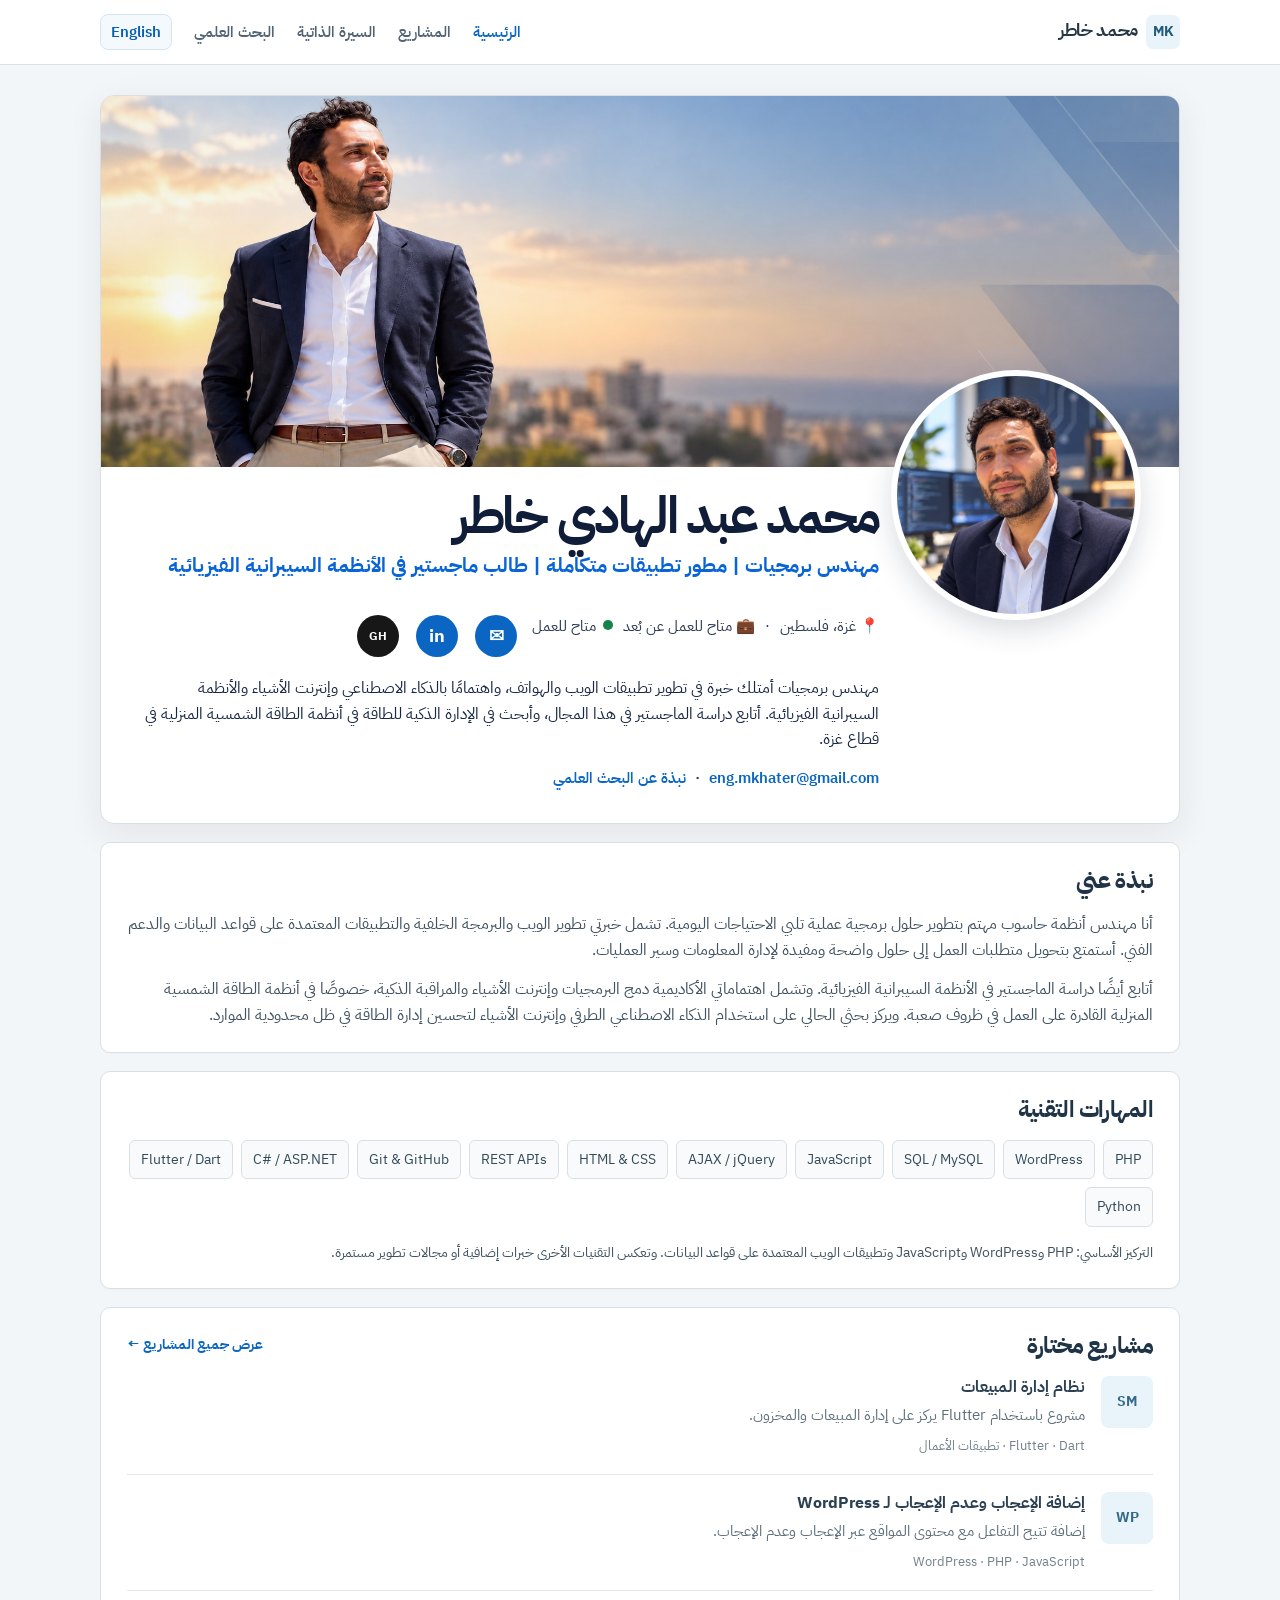
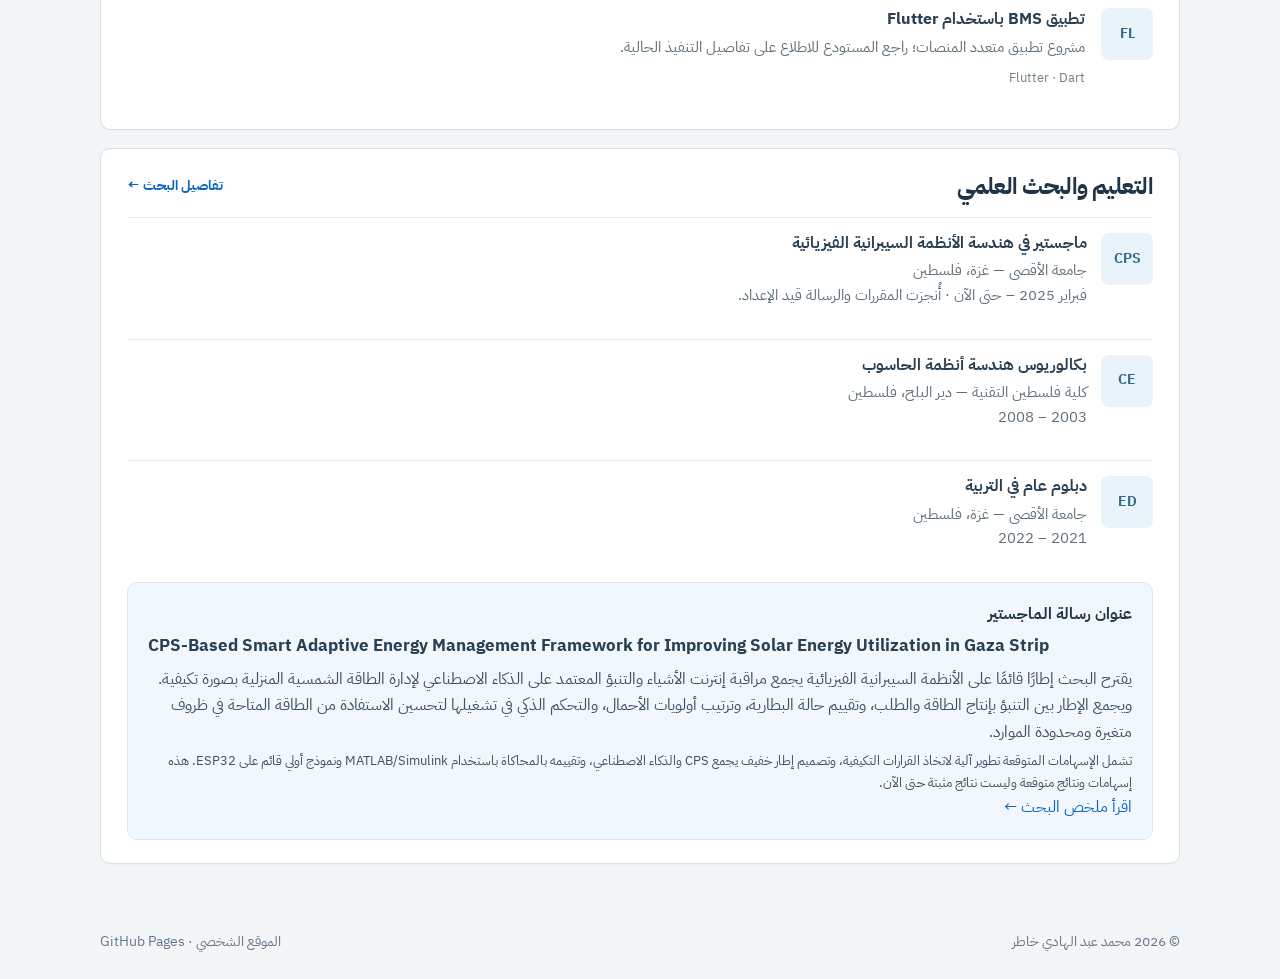
==== commit 92a22100: "Place contact icons at end of profile details line" ====
--- a/index-ar.html
+++ b/index-ar.html
@@ -26,8 +26,8 @@
 <div class="profile-title-row"><div class="profile-title-text">
 <h1>محمد عبد الهادي خاطر</h1>
 <p class="profile-headline">مهندس برمجيات | مطور تطبيقات متكاملة | طالب ماجستير في الأنظمة السيبرانية الفيزيائية</p>
-</div><div class="identity-actions"><a class="social-link email-social" href="mailto:eng.mkhater@gmail.com" aria-label="Email" title="Email">✉</a><a class="social-link" href="https://linkedin.com/in/makhater/" target="_blank" rel="noopener noreferrer" aria-label="LinkedIn">in</a><a class="social-link github-social" href="https://github.com/makhater" target="_blank" rel="noopener noreferrer" aria-label="GitHub">GH</a></div></div>
-<p class="profile-location">📍 غزة، فلسطين <span>·</span> 💼 متاح للعمل عن بُعد <span class="availability"><i></i> متاح للعمل</span></p>
+</div></div>
+<p class="profile-location">📍 غزة، فلسطين <span>·</span> 💼 متاح للعمل عن بُعد <span class="availability"><i></i> متاح للعمل</span> <span class="identity-actions inline-social-actions"><a class="social-link email-social" href="mailto:eng.mkhater@gmail.com" aria-label="Email" title="Email">✉</a><a class="social-link" href="https://linkedin.com/in/makhater/" target="_blank" rel="noopener noreferrer" aria-label="LinkedIn">in</a><a class="social-link github-social" href="https://github.com/makhater" target="_blank" rel="noopener noreferrer" aria-label="GitHub">GH</a></span></p>
 <p class="identity-summary">مهندس برمجيات أمتلك خبرة في تطوير تطبيقات الويب والهواتف، واهتمامًا بالذكاء الاصطناعي وإنترنت الأشياء والأنظمة السيبرانية الفيزيائية. أتابع دراسة الماجستير في هذا المجال، وأبحث في الإدارة الذكية للطاقة في أنظمة الطاقة الشمسية المنزلية في قطاع غزة.</p>
 <div class="profile-links"><a href="mailto:eng.mkhater@gmail.com">eng.mkhater@gmail.com</a><span>·</span><a href="research-ar.html">نبذة عن البحث العلمي</a></div>
 </div></section>
--- a/style.css
+++ b/style.css
@@ -100,3 +100,26 @@
 
 /* Use IBM Plex Sans Arabic only on Arabic-language pages */
 .arabic-home,.arabic-page{font-family:"IBM Plex Sans Arabic",sans-serif}
+
+/* Compact profile heading row with small inline contact icons */
+.profile-home .profile-title-row{display:flex;align-items:center;justify-content:space-between;gap:18px;margin-top:18px}
+.profile-home .profile-title-text{min-width:0;flex:1}
+.profile-home .profile-title-row .identity-actions{flex:0 0 auto;display:flex;align-items:center;gap:8px;margin:0}
+.profile-home .profile-title-row .social-link{width:32px;height:32px;font-size:.88rem;margin:0}
+.profile-home .profile-title-row .social-link.github-social{font-size:.68rem}
+.profile-home .profile-title-row .email-social{font-size:.9rem}
+.profile-home .profile-title-row .identity-content h1,
+.profile-home .profile-title-row h1{margin:0 0 4px}
+.profile-home .profile-title-row .profile-headline{line-height:1.4}
+.arabic-home .profile-title-row{direction:rtl}
+@media(max-width:760px){
+ .profile-home .profile-title-row{gap:10px;align-items:flex-start}
+ .profile-home .profile-title-row .identity-actions{gap:6px;padding-top:3px}
+ .profile-home .profile-title-row .social-link{width:29px;height:29px;font-size:.78rem}
+}
+@media(max-width:520px){
+ .profile-home .profile-title-row{flex-wrap:wrap}
+ .profile-home .profile-title-row .profile-title-text{flex-basis:100%}
+ .profile-home .profile-title-row .identity-actions{order:2;margin-top:2px}
+ .arabic-home .profile-title-row .identity-actions{order:2}
+}
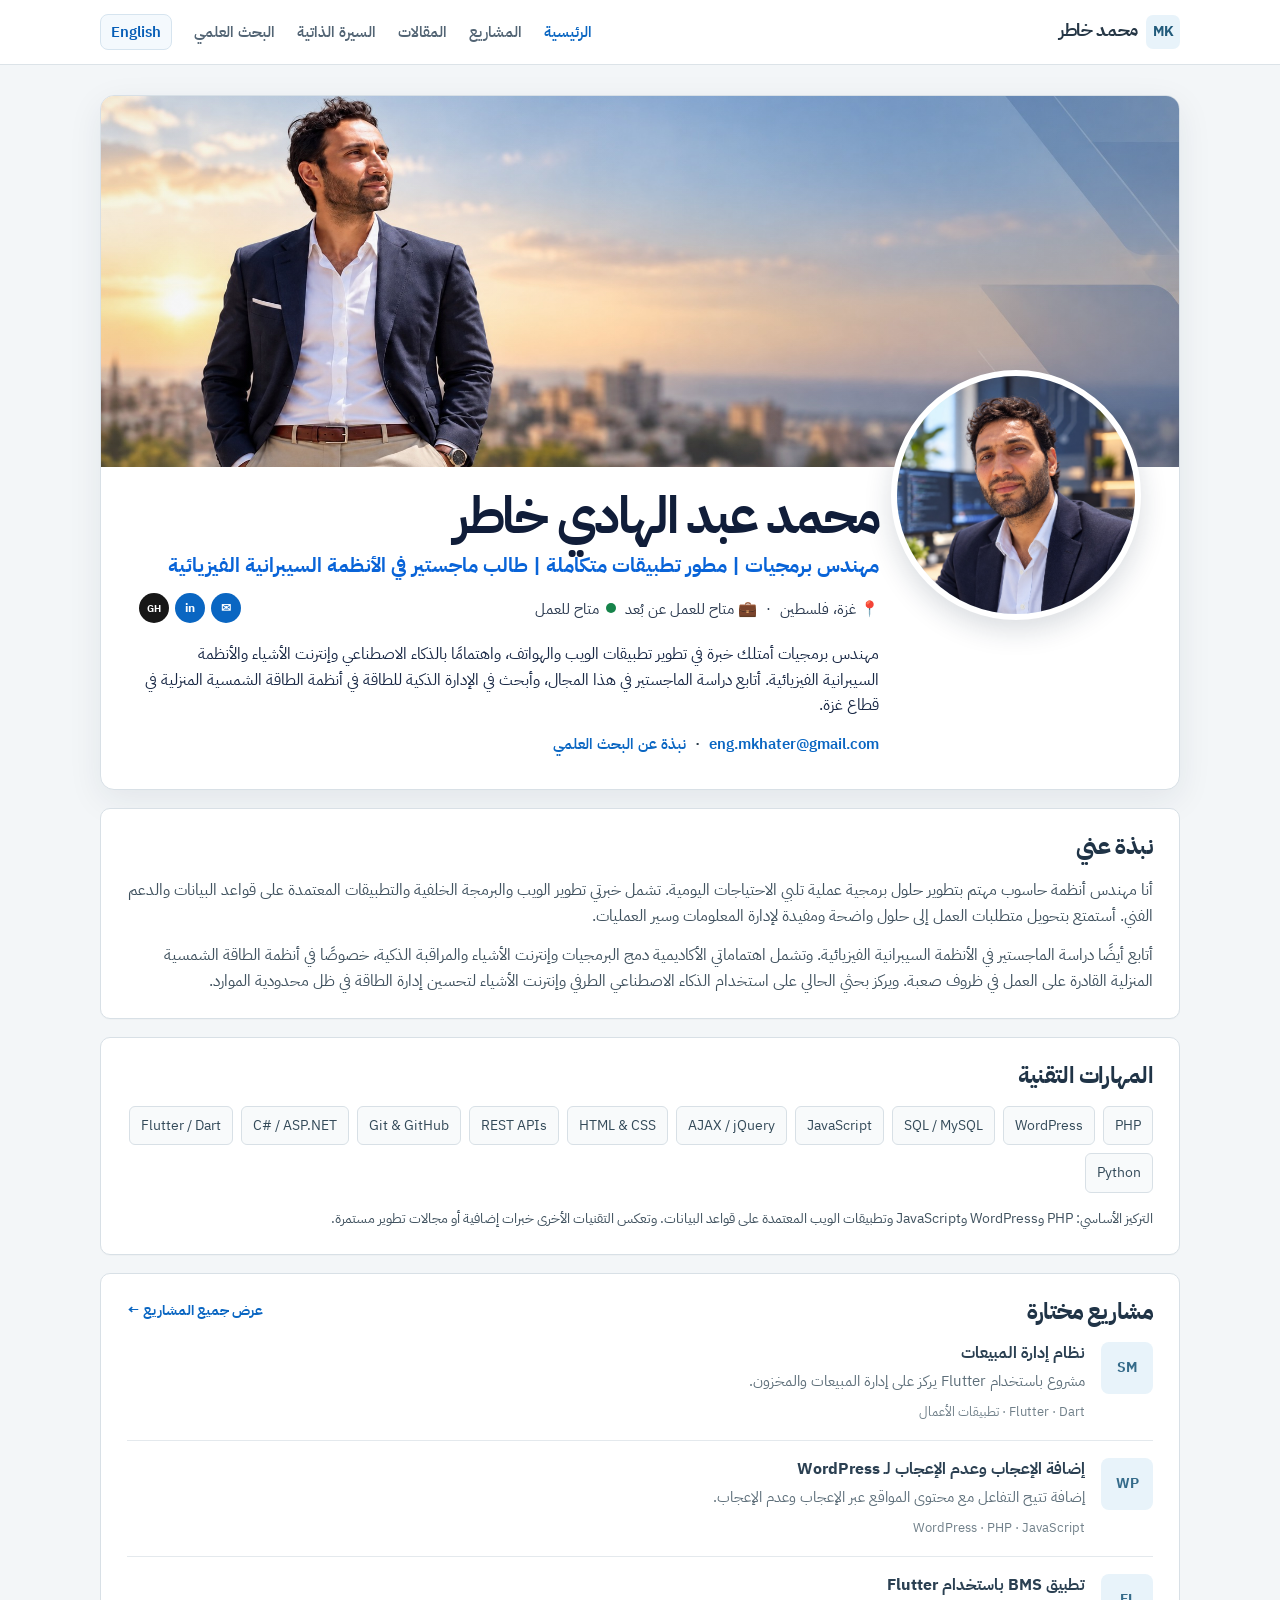
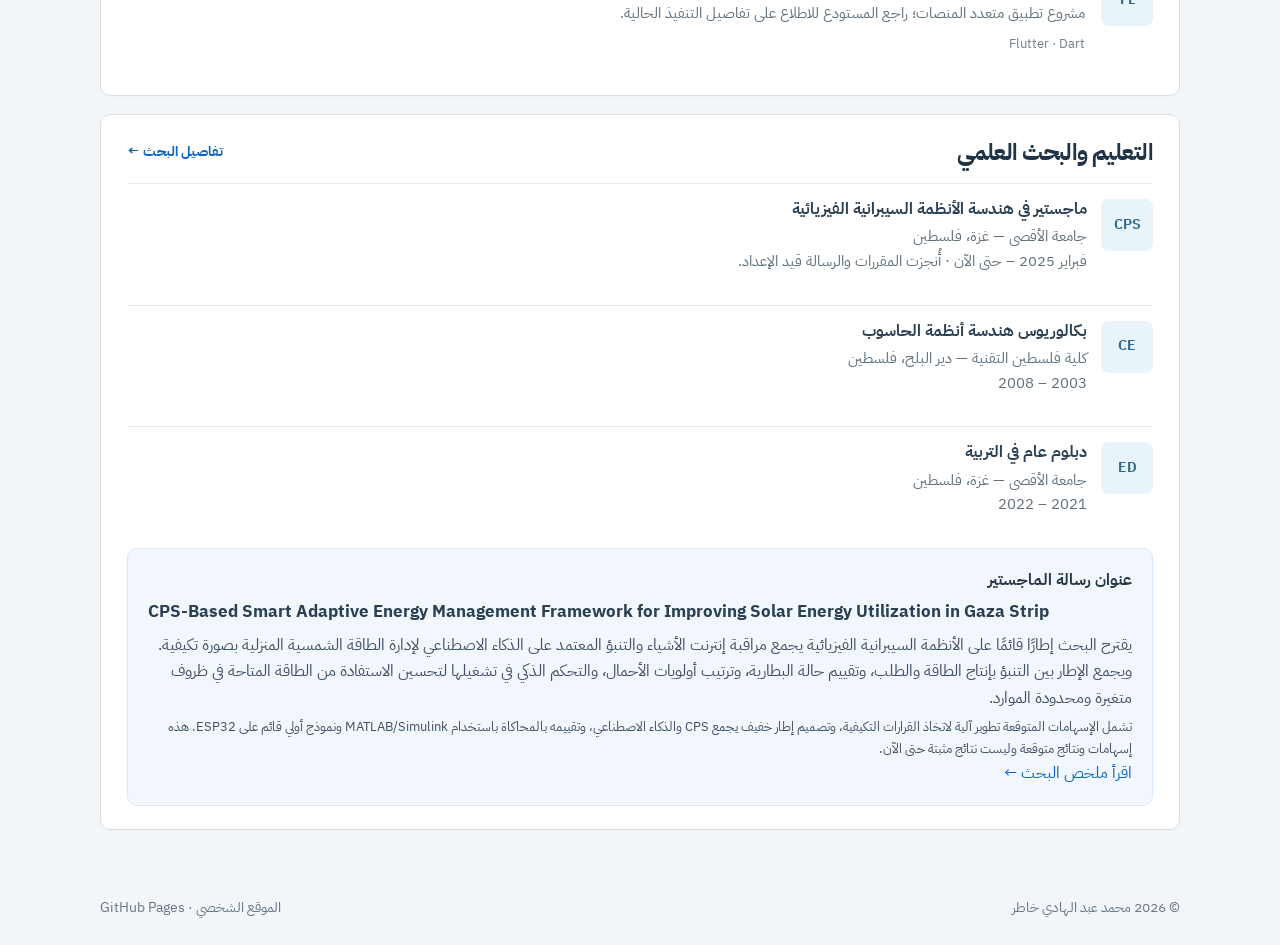
==== commit f78faba7: "Add articles link to site navigation" ====
--- a/index-ar.html
+++ b/index-ar.html
@@ -15,7 +15,7 @@
 <body class="profile-home arabic-home" dir="rtl">
 <header class="site-header"><div class="wrap nav">
 <a class="brand" href="index-ar.html"><span class="brand-mark">MK</span>محمد خاطر</a>
-<nav class="nav-links" aria-label="التنقل الرئيسي"><a class="active" href="index-ar.html">الرئيسية</a><a href="projects-ar.html">المشاريع</a><a href="resume-ar.html">السيرة الذاتية</a><a href="research-ar.html">البحث العلمي</a><a class="language-switch" href="index.html" onclick="localStorage.setItem('site-language','en')">English</a></nav>
+<nav class="nav-links" aria-label="التنقل الرئيسي"><a class="active" href="index-ar.html">الرئيسية</a><a href="projects-ar.html">المشاريع</a><a href="articles-ar.html">المقالات</a><a href="resume-ar.html">السيرة الذاتية</a><a href="research-ar.html">البحث العلمي</a><a class="language-switch" href="index.html" onclick="localStorage.setItem('site-language','en')">English</a></nav>
 </div></header>
 <main class="profile-layout wrap">
 <div class="profile-main">
--- a/style.css
+++ b/style.css
@@ -123,3 +123,35 @@
  .profile-home .profile-title-row .identity-actions{order:2;margin-top:2px}
  .arabic-home .profile-title-row .identity-actions{order:2}
 }
+
+/* Contact icons belong on the location / availability line, not beside the name */
+.profile-home .profile-title-row .identity-actions{display:none}
+.profile-home .profile-location{display:flex;align-items:center;gap:9px;flex-wrap:wrap}
+.profile-home .profile-location .inline-social-actions{display:inline-flex;align-items:center;gap:6px;margin:0 0 0 auto;padding:0;flex:0 0 auto}
+.profile-home .profile-location .inline-social-actions .social-link{width:30px;height:30px;font-size:.78rem;margin:0}
+.profile-home .profile-location .inline-social-actions .github-social{font-size:.65rem}
+.arabic-home .profile-location .inline-social-actions{margin-left:0;margin-right:auto}
+@media(max-width:760px){
+ .profile-home .profile-location .inline-social-actions .social-link{width:28px;height:28px}
+}
+
+/* Mobile: reserve space below the overlapping portrait before the name */
+@media(max-width:760px){
+ .profile-home .profile-title-row{margin-top:82px}
+ .profile-home .profile-photo{z-index:2}
+}
+@media(max-width:420px){
+ .profile-home .profile-title-row{margin-top:70px}
+}
+
+/* Keep the portrait at its original mobile overlap position */
+@media(max-width:760px){
+ .profile-home .profile-photo{top:-76px}
+}
+@media(max-width:420px){
+ .profile-home .profile-photo{top:-62px}
+}
+
+/* Fine-tune mobile portrait position as requested */
+@media(max-width:760px){.profile-home .profile-photo{top:-128px}}
+@media(max-width:420px){.profile-home .profile-photo{top:-128px}}
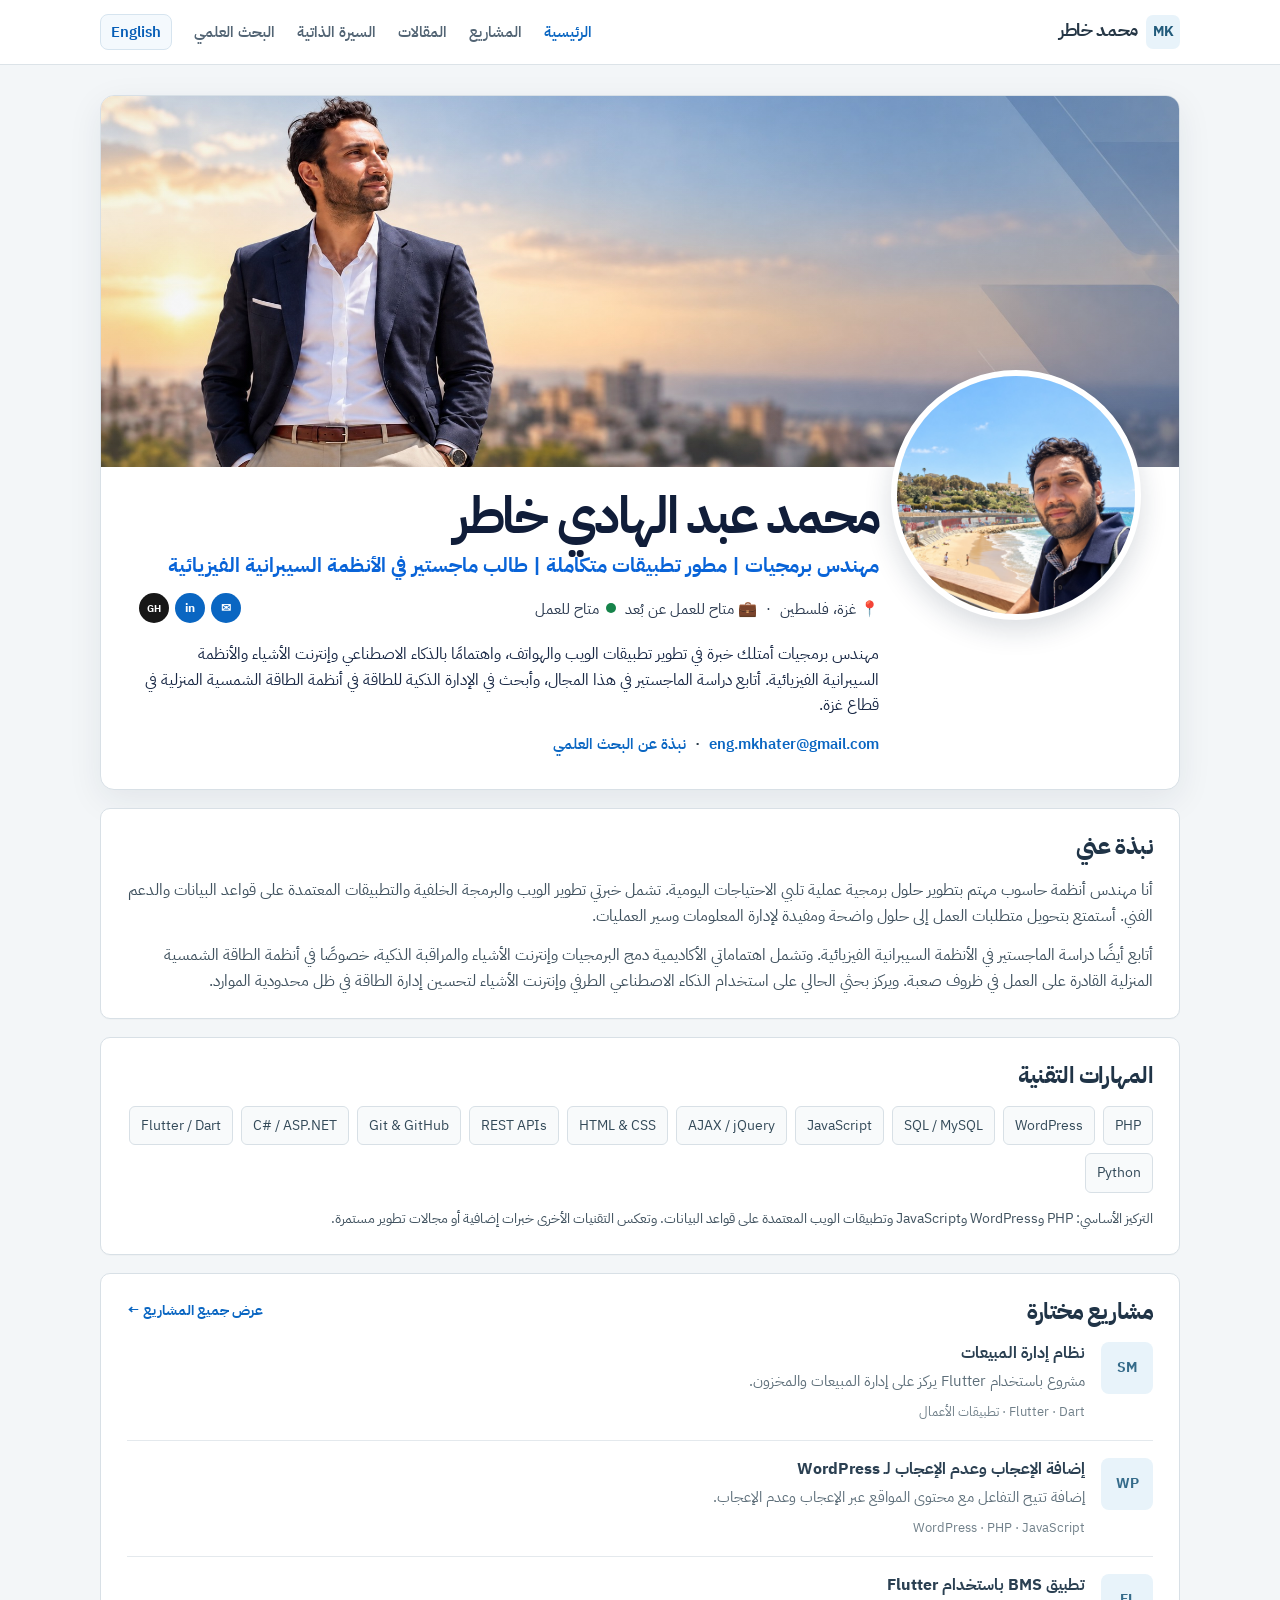
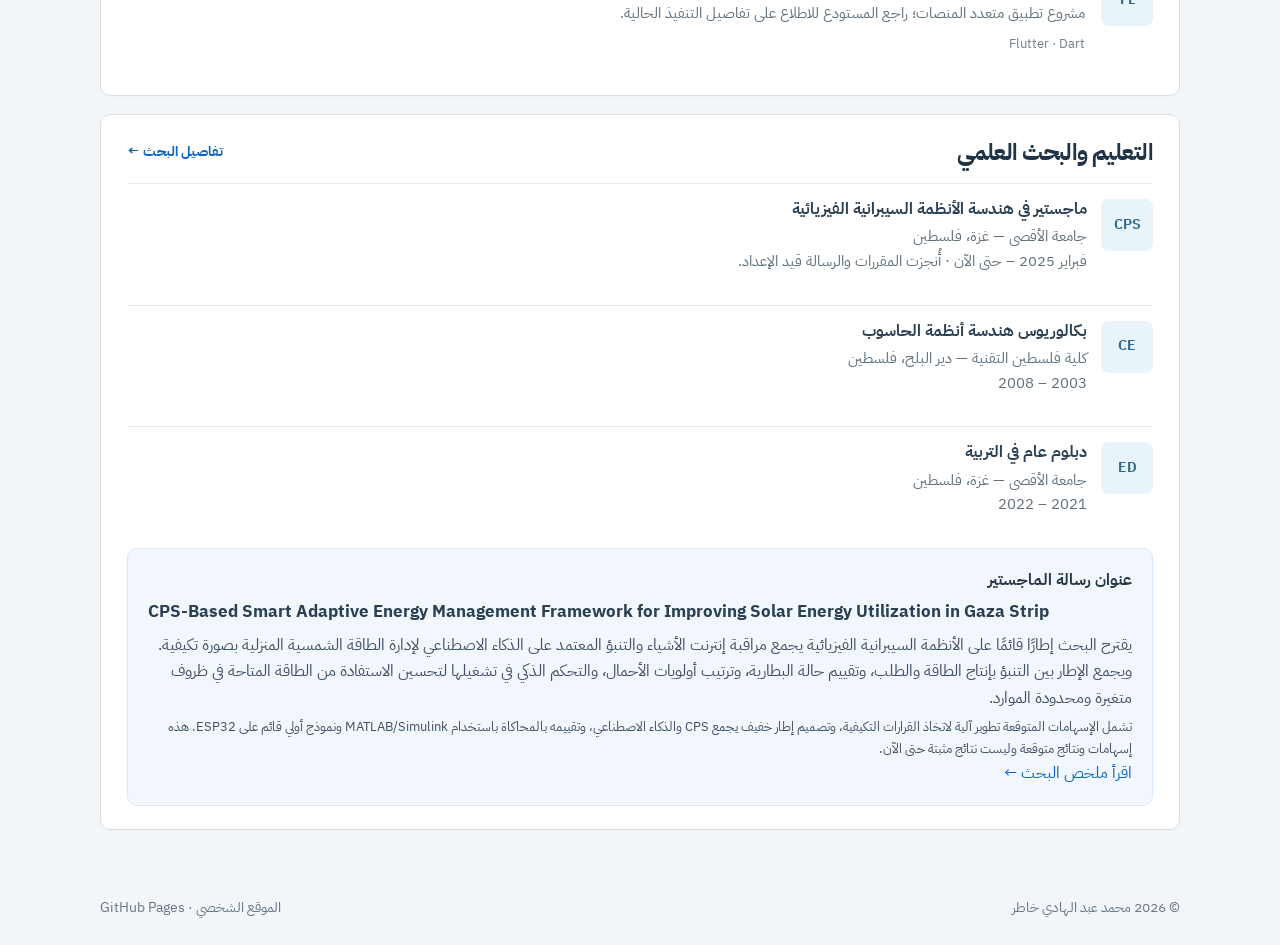
==== commit 70ae0b0e: "Add person structured data for name variants" ====
--- a/index-ar.html
+++ b/index-ar.html
@@ -11,6 +11,24 @@
 <link rel="preconnect" href="https://fonts.gstatic.com" crossorigin>
 <link href="https://fonts.googleapis.com/css2?family=IBM+Plex+Sans+Arabic:wght@400;500;600;700&display=swap" rel="stylesheet">
 <link rel="stylesheet" href="style.css">
+
+<script type="application/ld+json">
+{
+  "@context": "https://schema.org",
+  "@type": "Person",
+  "@id": "https://makhater.github.io/#person",
+  "name": "محمد عبد الهادي خاطر",
+  "alternateName": ["Mohammed Abdelhadi Khater", "Mohammed Khater", "محمد خاطر"],
+  "url": "https://makhater.github.io/index-ar.html",
+  "image": "https://makhater.github.io/assets/MohammedKhater_profile-photo.jpg",
+  "jobTitle": "مهندس برمجيات ومطور ويب",
+  "sameAs": [
+    "https://github.com/makhater",
+    "https://linkedin.com/in/makhater/",
+    "https://mohammedkhater.hashnode.dev"
+  ]
+}
+</script>
 </head>
 <body class="profile-home arabic-home" dir="rtl">
 <header class="site-header"><div class="wrap nav">
